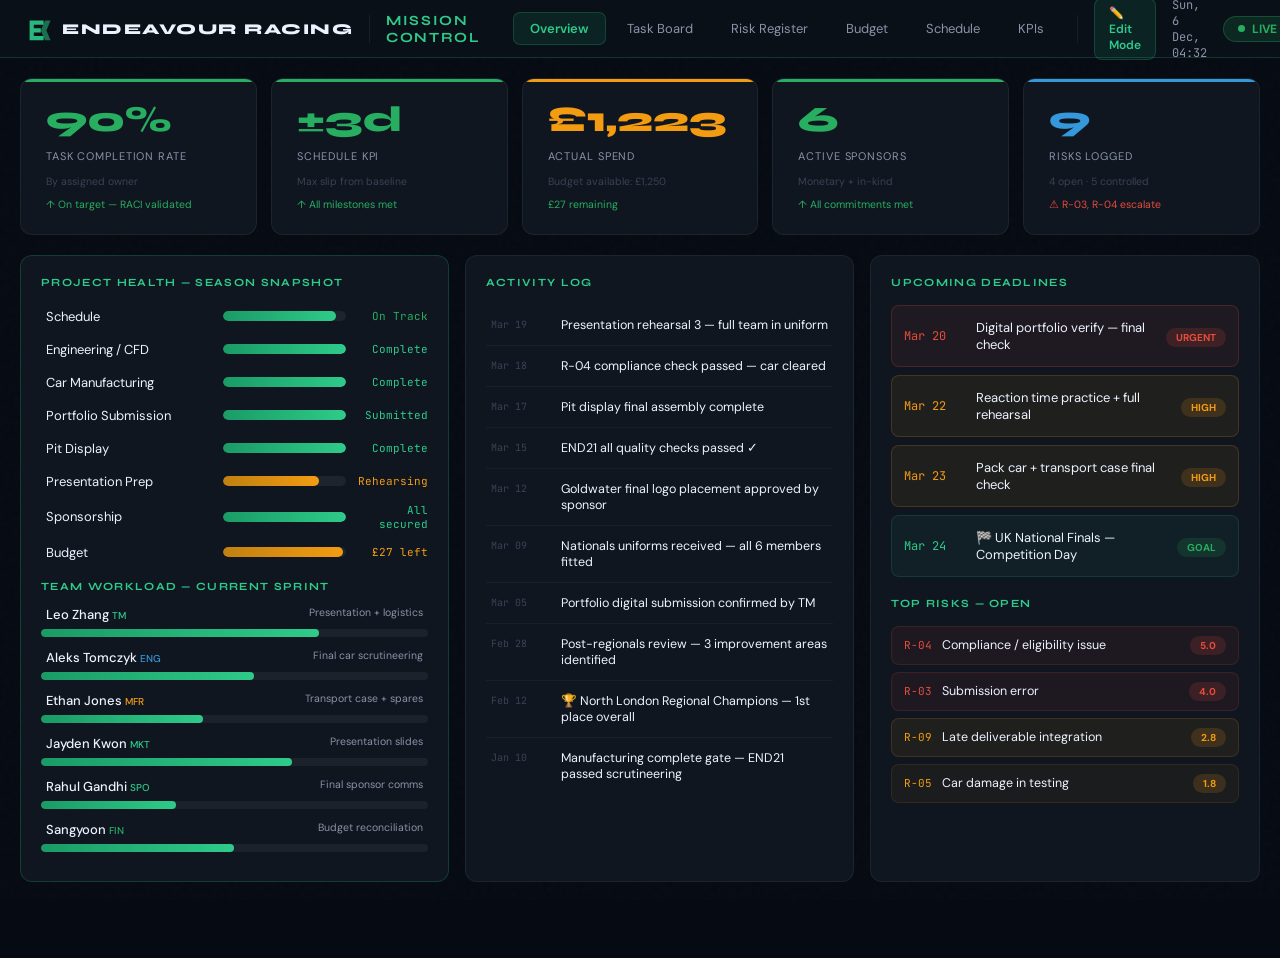
==== mission-control/index.html @ 83f18429 "merge: import EndeavourMissionControl into mission-control/ (history preserved) git-subtree-dir: mis" ====
<!DOCTYPE html>
<html lang="en">
<head>
<meta charset="UTF-8">
<meta name="viewport" content="width=device-width, initial-scale=1.0">
<meta name="description" content="Mission Control dashboard for Endeavour Racing — project management, task board, risk register, budget, and KPI tracking.">
<title>Mission Control — Endeavour Racing</title>
<link href="https://fonts.googleapis.com/css2?family=Syne:wght@400;600;700;800&family=JetBrains+Mono:wght@400;500;600&family=DM+Sans:wght@300;400;500&display=swap" rel="stylesheet">
<style>
  :root {
    --bg:#060a12;--bg2:#0a1018;--bg3:#0f1620;--bg4:#131e2a;
    --teal:#2ecb8a;--teal2:#1a9b66;--teal3:#0d6644;
    --dim:rgba(46,203,138,0.1);--glow:rgba(46,203,138,0.22);
    --border:rgba(46,203,138,0.2);--b2:rgba(255,255,255,0.06);
    --white:#edf2ff;--grey:#8a93a8;--grey2:#3a4255;
    --red:#e74c3c;--yellow:#f39c12;--green:#27ae60;--blue:#3498db;
    --mono:'JetBrains Mono',monospace;
    --edit-bg:rgba(46,203,138,0.06);
    --edit-border:rgba(46,203,138,0.25);
  }
  *{margin:0;padding:0;box-sizing:border-box}
  body{background:var(--bg);font-family:'DM Sans',sans-serif;color:var(--white);min-height:100vh;overflow-x:hidden}

  /* ── NOISE ── */
  body::before{content:'';position:fixed;inset:0;background:url("data:image/svg+xml,%3Csvg viewBox='0 0 200 200' xmlns='http://www.w3.org/2000/svg'%3E%3Cfilter id='n'%3E%3CfeTurbulence type='fractalNoise' baseFrequency='0.8' numOctaves='4'/%3E%3C/filter%3E%3Crect width='100%25' height='100%25' filter='url(%23n)' opacity='0.018'/%3E%3C/svg%3E");pointer-events:none;z-index:0}

  /* ── TOP BAR ── */
  .topbar{position:fixed;top:0;left:0;right:0;z-index:200;height:58px;background:var(--bg2);border-bottom:1px solid var(--border);display:flex;align-items:center;padding:0 24px;gap:16px}
  .logo{display:flex;align-items:center;gap:10px;font-family:'Syne',sans-serif;font-weight:800;font-size:15px;letter-spacing:.1em;color:var(--white);text-transform:uppercase;flex-shrink:0}
  .logo svg{width:28px;height:28px}
  .divider{width:1px;height:28px;background:var(--b2);flex-shrink:0}
  .mc-title{font-family:'Syne',sans-serif;font-size:14px;font-weight:700;color:var(--teal);letter-spacing:.12em;text-transform:uppercase}
  .spacer{flex:1}
  .live-badge{display:flex;align-items:center;gap:7px;background:rgba(39,174,96,0.15);border:1px solid rgba(39,174,96,0.3);border-radius:20px;padding:4px 14px;font-size:12px;font-weight:700;color:#27ae60}
  .live-dot{width:7px;height:7px;border-radius:50%;background:#27ae60;animation:pulse 1.4s infinite}
  @keyframes pulse{0%,100%{opacity:1;transform:scale(1)}50%{opacity:.5;transform:scale(1.3)}}
  .edit-toggle{display:flex;align-items:center;gap:8px;background:rgba(46,203,138,0.1);border:1px solid var(--border);border-radius:8px;padding:6px 14px;cursor:pointer;font-size:12px;font-weight:600;color:var(--teal);transition:all .2s}
  .edit-toggle:hover{background:rgba(46,203,138,0.2)}
  .edit-toggle.active{background:rgba(46,203,138,0.25);border-color:var(--teal)}
  .clock{font-family:var(--mono);font-size:12px;color:var(--grey)}

  /* tab nav */
  .tabs{display:flex;gap:4px}
  .tab{padding:7px 16px;border-radius:7px;border:1px solid transparent;background:none;color:var(--grey);font-family:'DM Sans',sans-serif;font-size:13px;cursor:pointer;transition:all .18s;white-space:nowrap}
  .tab.active{background:var(--dim);border-color:var(--border);color:var(--teal);font-weight:600}
  .tab:hover:not(.active){color:var(--white)}

  /* ── MAIN ── */
  .main{margin-top:58px;padding:20px;min-height:calc(100vh - 58px);position:relative;z-index:1}
  .panel{display:none}
  .panel.active{display:block}

  /* ── CARD ── */
  .card{background:var(--bg3);border:1px solid var(--b2);border-radius:12px;padding:20px}
  .card.hl{border-color:var(--border)}
  .card-title{font-family:'Syne',sans-serif;font-size:11px;font-weight:700;letter-spacing:.12em;text-transform:uppercase;color:var(--teal);margin-bottom:16px}

  /* ── EDITABLE FIELDS ── */
  .editable{outline:none;transition:background .15s,border-color .15s;border-radius:4px;padding:2px 4px;border:1px solid transparent}
  body.edit-mode .editable{background:var(--edit-bg);border-color:var(--edit-border);cursor:text}
  body.edit-mode .editable:focus{background:rgba(46,203,138,0.12);border-color:var(--teal);box-shadow:0 0 0 2px rgba(46,203,138,0.15)}
  .editable:empty:before{content:attr(data-placeholder);opacity:.35;pointer-events:none}

  /* ── KPI CARDS ── */
  .kpi-strip{display:grid;grid-template-columns:repeat(5,1fr);gap:14px;margin-bottom:20px}
  .kpi{background:var(--bg3);border:1px solid var(--b2);border-radius:12px;padding:20px;position:relative;overflow:hidden}
  .kpi::before{content:'';position:absolute;top:0;left:0;right:0;height:3px;background:var(--teal)}
  .kpi.warn::before{background:var(--yellow)}
  .kpi.alert::before{background:var(--red)}
  .kpi.ok::before{background:var(--green)}
  .kpi.blue::before{background:var(--blue)}
  .kpi-val{font-family:'Syne',sans-serif;font-size:clamp(28px,2.8vw,40px);font-weight:800;color:var(--teal);line-height:1}
  .kpi.warn .kpi-val{color:var(--yellow)}
  .kpi.alert .kpi-val{color:var(--red)}
  .kpi.ok .kpi-val{color:var(--green)}
  .kpi.blue .kpi-val{color:var(--blue)}
  .kpi-label{font-size:11px;color:var(--grey);text-transform:uppercase;letter-spacing:.08em;margin-top:5px}
  .kpi-sub{font-size:10.5px;color:var(--grey2);margin-top:6px}
  .kpi-trend{font-size:10.5px;margin-top:4px}
  .up{color:var(--green)}.down{color:var(--red)}

  /* ── OVERVIEW GRID ── */
  .ov-grid{display:grid;grid-template-columns:1.1fr 1fr 1fr;gap:16px}

  /* progress row */
  .prog-row{display:flex;align-items:center;gap:12px;margin-bottom:10px}
  .prog-label{font-size:13px;color:var(--white);width:170px;flex-shrink:0}
  .prog-track{flex:1;height:10px;background:rgba(255,255,255,0.06);border-radius:5px;overflow:hidden}
  .prog-fill{height:100%;border-radius:5px;background:linear-gradient(90deg,var(--teal2),var(--teal));transition:width .3s}
  .prog-fill.warn{background:linear-gradient(90deg,#c08010,var(--yellow))}
  .prog-fill.full{background:linear-gradient(90deg,var(--teal2),var(--teal))}
  .prog-val{font-family:var(--mono);font-size:11px;color:var(--teal);width:70px;text-align:right;flex-shrink:0}

  /* activity log */
  .log-entry{display:flex;gap:12px;padding:9px 0;border-bottom:1px solid rgba(255,255,255,0.04)}
  .log-entry:last-child{border-bottom:none}
  .log-date{font-family:var(--mono);font-size:10px;color:var(--grey2);width:58px;flex-shrink:0;margin-top:1px}
  .log-text{font-size:12.5px;color:var(--white)}

  /* workload */
  .wl-row{margin-bottom:9px}
  .wl-top{display:flex;justify-content:space-between;margin-bottom:3px}
  .wl-name{font-size:13px;color:var(--white);font-weight:500}
  .wl-task{font-size:10.5px;color:var(--grey)}
  .wl-bar{height:8px;background:rgba(255,255,255,0.05);border-radius:4px;overflow:hidden}
  .wl-fill{height:100%;border-radius:4px;background:linear-gradient(90deg,var(--teal2),var(--teal))}

  /* ── TASK BOARD ── */
  .task-board{display:grid;grid-template-columns:repeat(4,1fr);gap:14px}
  .col-head{display:flex;align-items:center;gap:9px;margin-bottom:12px}
  .col-dot{width:9px;height:9px;border-radius:50%;flex-shrink:0}
  .col-name{font-family:'Syne',sans-serif;font-size:11px;font-weight:700;letter-spacing:.1em;text-transform:uppercase;color:var(--grey)}
  .col-cnt{margin-left:auto;font-size:10px;color:var(--grey2);background:rgba(255,255,255,0.05);padding:2px 8px;border-radius:10px}
  .task-col{background:rgba(255,255,255,0.02);border-radius:10px;padding:14px}
  .task-card{background:var(--bg3);border:1px solid var(--b2);border-radius:8px;padding:12px 14px;margin-bottom:8px;transition:border-color .15s,transform .1s}
  .task-card:hover{border-color:var(--border);transform:translateY(-1px)}
  .task-card:last-child{margin-bottom:0}
  .task-title{font-size:13px;color:var(--white);font-weight:500;margin-bottom:7px;line-height:1.3}
  .task-meta{display:flex;align-items:center;gap:6px;flex-wrap:wrap}
  .t-tag{font-size:10px;padding:2px 8px;border-radius:20px;font-weight:600}
  .t-eng{background:rgba(52,152,219,0.15);color:#3498db}
  .t-ent{background:rgba(46,203,138,0.12);color:var(--teal)}
  .t-des{background:rgba(155,89,182,0.15);color:#9b59b6}
  .t-mfr{background:rgba(243,156,18,0.15);color:#f39c12}
  .t-pres{background:rgba(231,76,60,0.12);color:#e74c3c}
  .t-owner{font-size:10.5px;color:var(--teal)}
  .t-date{font-family:var(--mono);font-size:9.5px;color:var(--grey2)}
  .t-pri{width:7px;height:7px;border-radius:50%;margin-left:auto;flex-shrink:0}
  .p-h{background:var(--red)}.p-m{background:var(--yellow)}.p-l{background:var(--green)}

  /* add task btn */
  .add-task{display:none;width:100%;padding:9px;background:rgba(46,203,138,0.06);border:1px dashed rgba(46,203,138,0.3);border-radius:7px;color:rgba(46,203,138,0.6);font-size:12px;cursor:pointer;text-align:center;transition:all .15s;margin-top:6px}
  .add-task:hover{background:rgba(46,203,138,0.12);color:var(--teal)}
  body.edit-mode .add-task{display:block}
  body.edit-mode .task-card{cursor:pointer}
  body.edit-mode .task-card:hover::after{content:'✏️';position:absolute;top:8px;right:8px;font-size:11px}
  body.edit-mode .task-card{position:relative}

  /* ── RISK TABLE ── */
  .risk-tbl{width:100%;border-collapse:collapse;font-size:13px}
  .risk-tbl th{padding:10px 12px;text-align:left;font-family:'Syne',sans-serif;font-size:10px;letter-spacing:.1em;text-transform:uppercase;color:var(--grey);border-bottom:1px solid var(--border)}
  .risk-tbl td{padding:11px 12px;border-bottom:1px solid rgba(255,255,255,0.04);vertical-align:middle}
  .risk-tbl tr:last-child td{border-bottom:none}
  .risk-tbl tr:hover td{background:rgba(255,255,255,0.02)}
  .rpill{display:inline-flex;align-items:center;padding:3px 10px;border-radius:20px;font-size:11px;font-weight:700}
  .rh{background:rgba(231,76,60,0.15);color:var(--red)}
  .rm{background:rgba(243,156,18,0.15);color:var(--yellow)}
  .rl{background:rgba(39,174,96,0.15);color:var(--green)}
  .spill{font-size:10.5px;padding:3px 9px;border-radius:20px;font-weight:600}
  .sc{background:rgba(39,174,96,0.12);color:var(--green)}
  .sm{background:rgba(243,156,18,0.12);color:var(--yellow)}
  .so{background:rgba(231,76,60,0.12);color:var(--red)}
  .risk-tbl td.owner{font-size:12px;color:var(--white)}
  .risk-tbl td.desc{font-size:11.5px;color:var(--grey)}

  /* ── BUDGET ── */
  .budget-grid{display:grid;grid-template-columns:1fr 1fr;gap:16px}
  .bud-tbl{width:100%;border-collapse:collapse;font-size:13px}
  .bud-tbl th{padding:9px 10px;text-align:left;font-family:'Syne',sans-serif;font-size:10px;letter-spacing:.1em;text-transform:uppercase;color:var(--grey);border-bottom:1px solid var(--border)}
  .bud-tbl td{padding:10px 10px;border-bottom:1px solid rgba(255,255,255,0.04);color:var(--white)}
  .bud-tbl tr:last-child td{border-bottom:none}
  .bud-tbl tr:hover td{background:rgba(255,255,255,0.02)}
  .bud-tbl .mono{font-family:var(--mono);font-size:12px}
  .bar-t{height:9px;background:rgba(255,255,255,0.05);border-radius:4px;overflow:hidden;margin-top:5px}
  .bar-f{height:100%;border-radius:4px;background:linear-gradient(90deg,var(--teal2),var(--teal))}

  /* sponsor cards */
  .spon-grid{display:grid;grid-template-columns:1fr 1fr 1fr;gap:12px}
  .spon-card{background:rgba(255,255,255,0.04);border:1px solid var(--b2);border-radius:9px;padding:14px;display:flex;justify-content:space-between;align-items:flex-start}

  /* ── SCHEDULE ── */
  .sch-row{display:flex;align-items:center;gap:10px;margin-bottom:7px}
  .sch-label{font-size:12px;color:var(--grey);width:180px;flex-shrink:0;text-align:right}
  .sch-track{flex:1;height:16px;background:rgba(255,255,255,0.04);border-radius:5px;position:relative;overflow:visible}
  .sch-bar{height:100%;border-radius:5px;position:absolute;top:0;display:flex;align-items:center;padding:0 7px}
  .sch-bar-txt{font-size:9.5px;color:rgba(0,0,0,0.65);font-weight:700;white-space:nowrap;overflow:hidden}
  .sch-now{position:absolute;top:0;bottom:0;width:2px;background:rgba(231,76,60,0.8);z-index:10}
  .sch-now::before{content:'TODAY';position:absolute;top:-16px;left:3px;font-size:8px;color:var(--red);font-weight:700;font-family:var(--mono)}
  .ms-dot{position:absolute;top:50%;transform:translate(-50%,-50%);width:11px;height:11px;border-radius:50%;z-index:5;border:2px solid var(--bg)}
  .month-strip{display:flex;padding-left:190px;margin-bottom:6px;margin-top:2px}
  .m-lbl{flex:1;font-size:9.5px;color:var(--grey2);text-align:center}

  /* milestone row */
  .ms-strip{display:grid;grid-template-columns:repeat(5,1fr);gap:12px;margin-top:16px}
  .ms-card{text-align:center;padding:14px;background:var(--bg3);border:1px solid var(--b2);border-radius:10px;border-top:3px solid var(--teal)}
  .ms-card.done{border-top-color:var(--green)}
  .ms-card.now{border-top-color:var(--yellow);background:rgba(243,156,18,0.05)}
  .ms-label{font-size:9.5px;color:var(--teal);font-weight:700;letter-spacing:.1em;text-transform:uppercase}
  .ms-card.done .ms-label{color:var(--green)}
  .ms-card.now .ms-label{color:var(--yellow)}
  .ms-date{font-family:'Syne',sans-serif;font-size:18px;font-weight:800;color:var(--white);margin-top:4px}
  .ms-sub{font-size:10px;color:var(--grey);margin-top:3px}

  /* KPI detail */
  .kpi-det-grid{display:grid;grid-template-columns:1fr 1fr 1fr;gap:14px;margin-bottom:16px}
  .kpi-det{background:var(--bg3);border:1px solid var(--b2);border-radius:12px;padding:20px}

  /* SMART grid */
  .smart-grid{display:grid;grid-template-columns:repeat(5,1fr);gap:10px}
  .smart-card{text-align:center;padding:16px 10px;background:rgba(46,203,138,0.06);border-radius:9px;border:1px solid var(--border)}
  .smart-letter{font-family:'Syne',sans-serif;font-size:30px;font-weight:800;color:var(--teal)}

  /* scrollbar */
  ::-webkit-scrollbar{width:4px}
  ::-webkit-scrollbar-track{background:transparent}
  ::-webkit-scrollbar-thumb{background:var(--grey2);border-radius:2px}

  /* edit mode indicator */
  .edit-banner{display:none;position:fixed;bottom:0;left:0;right:0;z-index:300;background:rgba(46,203,138,0.18);border-top:1px solid var(--border);padding:10px 24px;font-size:12px;color:var(--teal);font-weight:600;text-align:center}
  body.edit-mode .edit-banner{display:block}

  /* modal */
  .modal-backdrop{display:none;position:fixed;inset:0;background:rgba(0,0,0,0.7);z-index:500;align-items:center;justify-content:center}
  .modal-backdrop.open{display:flex}
  .modal{background:var(--bg3);border:1px solid var(--border);border-radius:14px;padding:28px;width:500px;max-width:90vw}
  .modal h3{font-family:'Syne',sans-serif;font-size:18px;font-weight:800;margin-bottom:20px;color:var(--white)}
  .modal label{display:block;font-size:11px;color:var(--grey);text-transform:uppercase;letter-spacing:.1em;margin-bottom:5px;margin-top:14px}
  .modal input,.modal select,.modal textarea{width:100%;background:rgba(255,255,255,0.06);border:1px solid var(--b2);border-radius:7px;color:var(--white);padding:10px 12px;font-size:13px;font-family:'DM Sans',sans-serif;outline:none;transition:border-color .15s}
  .modal input:focus,.modal select:focus,.modal textarea:focus{border-color:var(--teal)}
  .modal select option{background:var(--bg3)}
  .modal-btns{display:flex;gap:10px;margin-top:22px;justify-content:flex-end}
  .btn{padding:9px 20px;border-radius:8px;font-size:13px;font-weight:600;cursor:pointer;border:none;transition:all .18s}
  .btn-teal{background:rgba(46,203,138,0.2);border:1px solid var(--border);color:var(--teal)}
  .btn-teal:hover{background:rgba(46,203,138,0.35)}
  .btn-grey{background:rgba(255,255,255,0.06);border:1px solid var(--b2);color:var(--grey)}
  .btn-grey:hover{color:var(--white)}
  .btn-red{background:rgba(231,76,60,0.12);border:1px solid rgba(231,76,60,0.25);color:var(--red)}
  .btn-red:hover{background:rgba(231,76,60,0.25)}

  @keyframes fadeIn{from{opacity:0;transform:translateY(8px)}to{opacity:1;transform:translateY(0)}}
  .panel.active{animation:fadeIn .22s ease}
</style>
</head>
<body>

<!-- ── TOP BAR ── -->
<div class="topbar">
  <div class="logo">
    <svg viewBox="0 0 40 40" fill="none"><path d="M8 8 L28 8 L28 14 L14 14 L14 19 L24 19 L24 25 L14 25 L14 30 L28 30 L28 36 L8 36 Z" fill="#2ecb8a" opacity=".9"/><path d="M30 8 L38 8 L32 22 L38 36 L30 36 L24 22 Z" fill="#2ecb8a" opacity=".5"/></svg>
    Endeavour Racing
  </div>
  <div class="divider"></div>
  <div class="mc-title">Mission Control</div>
  <div class="spacer"></div>
  <div class="tabs">
    <button class="tab active" onclick="showPanel('overview',this)">Overview</button>
    <button class="tab" onclick="showPanel('tasks',this)">Task Board</button>
    <button class="tab" onclick="showPanel('risks',this)">Risk Register</button>
    <button class="tab" onclick="showPanel('budget',this)">Budget</button>
    <button class="tab" onclick="showPanel('schedule',this)">Schedule</button>
    <button class="tab" onclick="showPanel('kpis',this)">KPIs</button>
  </div>
  <div class="divider"></div>
  <div class="edit-toggle" id="editToggle" onclick="toggleEdit()">✏️ Edit Mode</div>
  <div class="clock" id="clock">—</div>
  <div class="live-badge"><div class="live-dot"></div> LIVE</div>
</div>

<!-- ── MAIN ── -->
<div class="main">

<!-- ═══ OVERVIEW ═══ -->
<div class="panel active" id="panel-overview">

  <!-- KPI strip -->
  <div class="kpi-strip">
    <div class="kpi ok">
      <div class="kpi-val editable" contenteditable="false" data-placeholder="90%">90%</div>
      <div class="kpi-label editable" contenteditable="false" data-placeholder="KPI name">Task Completion Rate</div>
      <div class="kpi-sub editable" contenteditable="false" data-placeholder="sub-detail">By assigned owner</div>
      <div class="kpi-trend up editable" contenteditable="false">↑ On target — RACI validated</div>
    </div>
    <div class="kpi ok">
      <div class="kpi-val editable" contenteditable="false" data-placeholder="±3d">±3d</div>
      <div class="kpi-label editable" contenteditable="false">Schedule KPI</div>
      <div class="kpi-sub editable" contenteditable="false">Max slip from baseline</div>
      <div class="kpi-trend up editable" contenteditable="false">↑ All milestones met</div>
    </div>
    <div class="kpi warn">
      <div class="kpi-val editable" contenteditable="false">£1,223</div>
      <div class="kpi-label editable" contenteditable="false">Actual Spend</div>
      <div class="kpi-sub editable" contenteditable="false">Budget available: £1,250</div>
      <div class="kpi-trend up editable" contenteditable="false">£27 remaining</div>
    </div>
    <div class="kpi ok">
      <div class="kpi-val editable" contenteditable="false">6</div>
      <div class="kpi-label editable" contenteditable="false">Active Sponsors</div>
      <div class="kpi-sub editable" contenteditable="false">Monetary + in-kind</div>
      <div class="kpi-trend up editable" contenteditable="false">↑ All commitments met</div>
    </div>
    <div class="kpi blue">
      <div class="kpi-val editable" contenteditable="false">9</div>
      <div class="kpi-label editable" contenteditable="false">Risks Logged</div>
      <div class="kpi-sub editable" contenteditable="false">4 open · 5 controlled</div>
      <div class="kpi-trend down editable" contenteditable="false">⚠ R-03, R-04 escalate</div>
    </div>
  </div>

  <div class="ov-grid">

    <!-- Project health -->
    <div class="card hl">
      <div class="card-title">Project Health — Season Snapshot</div>
      <div class="prog-row"><div class="prog-label editable" contenteditable="false">Schedule</div><div class="prog-track"><div class="prog-fill" style="width:92%"></div></div><div class="prog-val" style="color:var(--green)">On Track</div></div>
      <div class="prog-row"><div class="prog-label editable" contenteditable="false">Engineering / CFD</div><div class="prog-track"><div class="prog-fill" style="width:100%"></div></div><div class="prog-val">Complete</div></div>
      <div class="prog-row"><div class="prog-label editable" contenteditable="false">Car Manufacturing</div><div class="prog-track"><div class="prog-fill" style="width:100%"></div></div><div class="prog-val">Complete</div></div>
      <div class="prog-row"><div class="prog-label editable" contenteditable="false">Portfolio Submission</div><div class="prog-track"><div class="prog-fill" style="width:100%"></div></div><div class="prog-val">Submitted</div></div>
      <div class="prog-row"><div class="prog-label editable" contenteditable="false">Pit Display</div><div class="prog-track"><div class="prog-fill" style="width:100%"></div></div><div class="prog-val">Complete</div></div>
      <div class="prog-row"><div class="prog-label editable" contenteditable="false">Presentation Prep</div><div class="prog-track"><div class="prog-fill warn" style="width:78%"></div></div><div class="prog-val" style="color:var(--yellow)">Rehearsing</div></div>
      <div class="prog-row"><div class="prog-label editable" contenteditable="false">Sponsorship</div><div class="prog-track"><div class="prog-fill" style="width:100%"></div></div><div class="prog-val">All secured</div></div>
      <div class="prog-row"><div class="prog-label editable" contenteditable="false">Budget</div><div class="prog-track"><div class="prog-fill warn" style="width:97.8%"></div></div><div class="prog-val" style="color:var(--yellow)">£27 left</div></div>
      <div style="margin-top:16px">
        <div class="card-title" style="margin-bottom:10px">Team Workload — Current Sprint</div>
        <div class="wl-row"><div class="wl-top"><span class="wl-name editable" contenteditable="false">Leo Zhang <span style="font-size:10px;color:var(--teal)">TM</span></span><span class="wl-task editable" contenteditable="false">Presentation + logistics</span></div><div class="wl-bar"><div class="wl-fill" style="width:72%"></div></div></div>
        <div class="wl-row"><div class="wl-top"><span class="wl-name editable" contenteditable="false">Aleks Tomczyk <span style="font-size:10px;color:var(--blue)">ENG</span></span><span class="wl-task editable" contenteditable="false">Final car scrutineering</span></div><div class="wl-bar"><div class="wl-fill" style="width:55%"></div></div></div>
        <div class="wl-row"><div class="wl-top"><span class="wl-name editable" contenteditable="false">Ethan Jones <span style="font-size:10px;color:var(--yellow)">MFR</span></span><span class="wl-task editable" contenteditable="false">Transport case + spares</span></div><div class="wl-bar"><div class="wl-fill" style="width:42%"></div></div></div>
        <div class="wl-row"><div class="wl-top"><span class="wl-name editable" contenteditable="false">Jayden Kwon <span style="font-size:10px;color:var(--teal)">MKT</span></span><span class="wl-task editable" contenteditable="false">Presentation slides</span></div><div class="wl-bar"><div class="wl-fill" style="width:65%"></div></div></div>
        <div class="wl-row"><div class="wl-top"><span class="wl-name editable" contenteditable="false">Rahul Gandhi <span style="font-size:10px;color:var(--teal)">SPO</span></span><span class="wl-task editable" contenteditable="false">Final sponsor comms</span></div><div class="wl-bar"><div class="wl-fill" style="width:35%"></div></div></div>
        <div class="wl-row"><div class="wl-top"><span class="wl-name editable" contenteditable="false">Sangyoon <span style="font-size:10px;color:var(--green)">FIN</span></span><span class="wl-task editable" contenteditable="false">Budget reconciliation</span></div><div class="wl-bar"><div class="wl-fill" style="width:50%"></div></div></div>
      </div>
    </div>

    <!-- Activity Log -->
    <div class="card">
      <div style="display:flex;align-items:center;justify-content:space-between;margin-bottom:16px">
        <div class="card-title" style="margin-bottom:0">Activity Log</div>
        <button class="btn btn-teal" onclick="addLogEntry()" id="addLogBtn" style="display:none;padding:5px 12px;font-size:11px">+ Add Entry</button>
      </div>
      <div id="logEntries">
        <div class="log-entry"><div class="log-date editable" contenteditable="false">Mar 19</div><div class="log-text editable" contenteditable="false">Presentation rehearsal 3 — full team in uniform</div></div>
        <div class="log-entry"><div class="log-date editable" contenteditable="false">Mar 18</div><div class="log-text editable" contenteditable="false">R-04 compliance check passed — car cleared</div></div>
        <div class="log-entry"><div class="log-date editable" contenteditable="false">Mar 17</div><div class="log-text editable" contenteditable="false">Pit display final assembly complete</div></div>
        <div class="log-entry"><div class="log-date editable" contenteditable="false">Mar 15</div><div class="log-text editable" contenteditable="false">END21 all quality checks passed ✓</div></div>
        <div class="log-entry"><div class="log-date editable" contenteditable="false">Mar 12</div><div class="log-text editable" contenteditable="false">Goldwater final logo placement approved by sponsor</div></div>
        <div class="log-entry"><div class="log-date editable" contenteditable="false">Mar 09</div><div class="log-text editable" contenteditable="false">Nationals uniforms received — all 6 members fitted</div></div>
        <div class="log-entry"><div class="log-date editable" contenteditable="false">Mar 05</div><div class="log-text editable" contenteditable="false">Portfolio digital submission confirmed by TM</div></div>
        <div class="log-entry"><div class="log-date editable" contenteditable="false">Feb 28</div><div class="log-text editable" contenteditable="false">Post-regionals review — 3 improvement areas identified</div></div>
        <div class="log-entry"><div class="log-date editable" contenteditable="false">Feb 12</div><div class="log-text editable" contenteditable="false">🏆 North London Regional Champions — 1st place overall</div></div>
        <div class="log-entry"><div class="log-date editable" contenteditable="false">Jan 10</div><div class="log-text editable" contenteditable="false">Manufacturing complete gate — END21 passed scrutineering</div></div>
      </div>
    </div>

    <!-- Upcoming + Recent risks -->
    <div class="card">
      <div class="card-title">Upcoming Deadlines</div>
      <div style="display:flex;flex-direction:column;gap:8px;margin-bottom:20px" id="deadlines">
        <div style="display:flex;align-items:center;gap:12px;padding:10px 12px;background:rgba(231,76,60,0.08);border:1px solid rgba(231,76,60,0.2);border-radius:8px">
          <div style="font-family:var(--mono);font-size:12px;color:var(--red);width:55px;flex-shrink:0">Mar 20</div>
          <div class="editable" contenteditable="false" style="font-size:13px;color:var(--white)">Digital portfolio verify — final check</div>
          <div style="margin-left:auto;flex-shrink:0"><span class="rpill rh" style="font-size:10px">URGENT</span></div>
        </div>
        <div style="display:flex;align-items:center;gap:12px;padding:10px 12px;background:rgba(243,156,18,0.07);border:1px solid rgba(243,156,18,0.18);border-radius:8px">
          <div style="font-family:var(--mono);font-size:12px;color:var(--yellow);width:55px;flex-shrink:0">Mar 22</div>
          <div class="editable" contenteditable="false" style="font-size:13px;color:var(--white)">Reaction time practice + full rehearsal</div>
          <div style="margin-left:auto;flex-shrink:0"><span class="rpill rm" style="font-size:10px">HIGH</span></div>
        </div>
        <div style="display:flex;align-items:center;gap:12px;padding:10px 12px;background:rgba(243,156,18,0.07);border:1px solid rgba(243,156,18,0.18);border-radius:8px">
          <div style="font-family:var(--mono);font-size:12px;color:var(--yellow);width:55px;flex-shrink:0">Mar 23</div>
          <div class="editable" contenteditable="false" style="font-size:13px;color:var(--white)">Pack car + transport case final check</div>
          <div style="margin-left:auto;flex-shrink:0"><span class="rpill rm" style="font-size:10px">HIGH</span></div>
        </div>
        <div style="display:flex;align-items:center;gap:12px;padding:10px 12px;background:rgba(46,203,138,0.06);border:1px solid rgba(46,203,138,0.15);border-radius:8px">
          <div style="font-family:var(--mono);font-size:12px;color:var(--teal);width:55px;flex-shrink:0">Mar 24</div>
          <div class="editable" contenteditable="false" style="font-size:13px;color:var(--white)">🏁 UK National Finals — Competition Day</div>
          <div style="margin-left:auto;flex-shrink:0"><span class="rpill rl" style="font-size:10px">GOAL</span></div>
        </div>
      </div>
      <div class="card-title">Top Risks — Open</div>
      <div style="display:flex;flex-direction:column;gap:7px">
        <div style="display:flex;align-items:center;gap:10px;padding:9px 12px;background:rgba(231,76,60,0.07);border:1px solid rgba(231,76,60,0.15);border-radius:8px"><span style="font-family:var(--mono);font-size:11px;color:var(--red)">R-04</span><span style="font-size:12.5px;color:var(--white)">Compliance / eligibility issue</span><span class="rpill rh" style="margin-left:auto;font-size:10px">5.0</span></div>
        <div style="display:flex;align-items:center;gap:10px;padding:9px 12px;background:rgba(231,76,60,0.07);border:1px solid rgba(231,76,60,0.15);border-radius:8px"><span style="font-family:var(--mono);font-size:11px;color:var(--red)">R-03</span><span style="font-size:12.5px;color:var(--white)">Submission error</span><span class="rpill rh" style="margin-left:auto;font-size:10px">4.0</span></div>
        <div style="display:flex;align-items:center;gap:10px;padding:9px 12px;background:rgba(243,156,18,0.07);border:1px solid rgba(243,156,18,0.15);border-radius:8px"><span style="font-family:var(--mono);font-size:11px;color:var(--yellow)">R-09</span><span style="font-size:12.5px;color:var(--white)">Late deliverable integration</span><span class="rpill rm" style="margin-left:auto;font-size:10px">2.8</span></div>
        <div style="display:flex;align-items:center;gap:10px;padding:9px 12px;background:rgba(243,156,18,0.05);border:1px solid rgba(243,156,18,0.1);border-radius:8px"><span style="font-family:var(--mono);font-size:11px;color:var(--yellow)">R-05</span><span style="font-size:12.5px;color:var(--white)">Car damage in testing</span><span class="rpill rm" style="margin-left:auto;font-size:10px">1.8</span></div>
      </div>
    </div>
  </div>
</div>

<!-- ═══ TASK BOARD ═══ -->
<div class="panel" id="panel-tasks">
  <div style="display:flex;align-items:center;justify-content:space-between;margin-bottom:16px">
    <div style="font-family:'Syne',sans-serif;font-size:18px;font-weight:800;color:var(--white)">Task Board — Nationals Sprint</div>
    <button class="btn btn-teal" onclick="openTaskModal()" id="addTaskBtn" style="display:none">+ Add Task</button>
  </div>
  <div class="task-board" id="taskBoard">
    <div class="task-col" id="col-open">
      <div class="col-head"><div class="col-dot" style="background:var(--grey2)"></div><div class="col-name">Open</div><div class="col-cnt" id="cnt-open">3</div></div>
      <div class="task-card" onclick="editTask(this)"><div class="task-title editable" contenteditable="false">Reaction time practice session</div><div class="task-meta"><span class="t-tag t-eng">Racing</span><span class="t-owner editable" contenteditable="false">All</span><span class="t-date editable" contenteditable="false">Mar 22</span><div class="t-pri p-h"></div></div></div>
      <div class="task-card" onclick="editTask(this)"><div class="task-title editable" contenteditable="false">Uniform ironing + pack for nationals</div><div class="task-meta"><span class="t-tag t-ent">Enterprise</span><span class="t-owner editable" contenteditable="false">Leo</span><span class="t-date editable" contenteditable="false">Mar 23</span><div class="t-pri p-m"></div></div></div>
      <div class="task-card" onclick="editTask(this)"><div class="task-title editable" contenteditable="false">Judges Q&A preparation — all sections</div><div class="task-meta"><span class="t-tag t-pres">Presentation</span><span class="t-owner editable" contenteditable="false">All</span><span class="t-date editable" contenteditable="false">Mar 23</span><div class="t-pri p-h"></div></div></div>
      <button class="add-task" onclick="addTask('open')">+ Add task</button>
    </div>
    <div class="task-col" id="col-progress">
      <div class="col-head"><div class="col-dot" style="background:var(--yellow)"></div><div class="col-name">In Progress</div><div class="col-cnt" id="cnt-progress">5</div></div>
      <div class="task-card" onclick="editTask(this)" style="border-color:rgba(243,156,18,0.25)"><div class="task-title editable" contenteditable="false">Presentation full-team rehearsal × 3</div><div class="task-meta"><span class="t-tag t-pres">Presentation</span><span class="t-owner editable" contenteditable="false">All</span><span class="t-date editable" contenteditable="false">Mar 22</span><div class="t-pri p-h"></div></div></div>
      <div class="task-card" onclick="editTask(this)" style="border-color:rgba(243,156,18,0.25)"><div class="task-title editable" contenteditable="false">Car transport case prep + foam insert</div><div class="task-meta"><span class="t-tag t-mfr">Manufacturing</span><span class="t-owner editable" contenteditable="false">Ethan</span><span class="t-date editable" contenteditable="false">Mar 22</span><div class="t-pri p-h"></div></div></div>
      <div class="task-card" onclick="editTask(this)" style="border-color:rgba(243,156,18,0.25)"><div class="task-title editable" contenteditable="false">Pit display final assembly + photos</div><div class="task-meta"><span class="t-tag t-des">Design</span><span class="t-owner editable" contenteditable="false">Jayden</span><span class="t-date editable" contenteditable="false">Mar 21</span><div class="t-pri p-m"></div></div></div>
      <div class="task-card" onclick="editTask(this)" style="border-color:rgba(243,156,18,0.25)"><div class="task-title editable" contenteditable="false">Final sponsor assets signed off</div><div class="task-meta"><span class="t-tag t-ent">Enterprise</span><span class="t-owner editable" contenteditable="false">Rahul</span><span class="t-date editable" contenteditable="false">Mar 20</span><div class="t-pri p-l"></div></div></div>
      <div class="task-card" onclick="editTask(this)" style="border-color:rgba(243,156,18,0.25)"><div class="task-title editable" contenteditable="false">Budget final reconciliation</div><div class="task-meta"><span class="t-tag t-ent">Finance</span><span class="t-owner editable" contenteditable="false">Sangyoon</span><span class="t-date editable" contenteditable="false">Mar 20</span><div class="t-pri p-l"></div></div></div>
      <button class="add-task" onclick="addTask('progress')">+ Add task</button>
    </div>
    <div class="task-col" id="col-review">
      <div class="col-head"><div class="col-dot" style="background:var(--blue)"></div><div class="col-name">Review</div><div class="col-cnt" id="cnt-review">2</div></div>
      <div class="task-card" onclick="editTask(this)" style="border-color:rgba(52,152,219,0.25)"><div class="task-title editable" contenteditable="false">END21 scrutineering checklist — all dimensions</div><div class="task-meta"><span class="t-tag t-eng">Engineering</span><span class="t-owner editable" contenteditable="false">Aleks</span><span class="t-date editable" contenteditable="false">Mar 20</span><div class="t-pri p-h"></div></div></div>
      <div class="task-card" onclick="editTask(this)" style="border-color:rgba(52,152,219,0.25)"><div class="task-title editable" contenteditable="false">Digital portfolio submission verify</div><div class="task-meta"><span class="t-tag t-ent">Enterprise</span><span class="t-owner editable" contenteditable="false">Leo</span><span class="t-date editable" contenteditable="false">Mar 19</span><div class="t-pri p-h"></div></div></div>
      <button class="add-task" onclick="addTask('review')">+ Add task</button>
    </div>
    <div class="task-col" id="col-done">
      <div class="col-head"><div class="col-dot" style="background:var(--green)"></div><div class="col-name">Done</div><div class="col-cnt" id="cnt-done">14</div></div>
      <div class="task-card" onclick="editTask(this)" style="opacity:.6"><div class="task-title editable" contenteditable="false">Portfolio print + bind — both copies</div><div class="task-meta"><span class="t-tag t-ent">Enterprise</span><span class="t-owner editable" contenteditable="false">Leo</span></div></div>
      <div class="task-card" onclick="editTask(this)" style="opacity:.6"><div class="task-title editable" contenteditable="false">END21 CNC car body complete</div><div class="task-meta"><span class="t-tag t-mfr">MFR</span><span class="t-owner editable" contenteditable="false">Ethan</span></div></div>
      <div class="task-card" onclick="editTask(this)" style="opacity:.6"><div class="task-title editable" contenteditable="false">CFD END21 analysis — 21 iterations</div><div class="task-meta"><span class="t-tag t-eng">Eng</span><span class="t-owner editable" contenteditable="false">Aleks</span></div></div>
      <div class="task-card" onclick="editTask(this)" style="opacity:.6"><div class="task-title editable" contenteditable="false">Goldwater logo placement approved</div><div class="task-meta"><span class="t-tag t-ent">Sponsor</span><span class="t-owner editable" contenteditable="false">Rahul</span></div></div>
      <div class="task-card" onclick="editTask(this)" style="opacity:.6"><div class="task-title editable" contenteditable="false">Nylon-12 SLS wings received + fitted</div><div class="task-meta"><span class="t-tag t-mfr">MFR</span><span class="t-owner editable" contenteditable="false">Ethan</span></div></div>
      <div class="task-card" onclick="editTask(this)" style="opacity:.6"><div class="task-title editable" contenteditable="false">Regional competition — 1st place 🏆</div><div class="task-meta"><span class="t-tag t-eng">Racing</span><span class="t-owner editable" contenteditable="false">All</span></div></div>
      <div class="task-card" onclick="editTask(this)" style="opacity:.6"><div class="task-title editable" contenteditable="false">3DPrintUK wings ordered + delivered</div><div class="task-meta"><span class="t-tag t-mfr">MFR</span><span class="t-owner editable" contenteditable="false">Ethan</span></div></div>
      <button class="add-task" onclick="addTask('done')">+ Add task</button>
    </div>
  </div>
</div>

<!-- ═══ RISK REGISTER ═══ -->
<div class="panel" id="panel-risks">
  <div style="display:flex;align-items:center;justify-content:space-between;margin-bottom:16px">
    <div style="font-family:'Syne',sans-serif;font-size:18px;font-weight:800;color:var(--white)">Risk Register — Live Control System</div>
    <div style="display:flex;gap:8px;align-items:center">
      <span style="font-size:12px;color:var(--grey)">Escalate threshold: ≥3.1 · Updated weekly + at gates</span>
      <button class="btn btn-teal" onclick="openRiskModal()" id="addRiskBtn" style="display:none">+ Add Risk</button>
    </div>
  </div>
  <div class="card" style="padding:0;overflow:hidden">
    <table class="risk-tbl">
      <thead><tr><th style="width:60px">ID</th><th style="width:220px">Risk</th><th style="width:90px">Threat</th><th style="width:100px">Priority</th><th>Trigger</th><th>Control Action</th><th style="width:130px">Owner</th><th style="width:110px">Status</th></tr></thead>
      <tbody id="riskTable">
        <tr><td style="font-family:var(--mono);color:var(--teal);font-size:12px" class="editable" contenteditable="false">R-01</td><td class="editable" contenteditable="false" style="font-weight:500">Manufacturing delay</td><td><span class="rpill rh">3.2 HIGH</span></td><td style="color:var(--red);font-size:12px;font-weight:700">ESCALATE</td><td class="desc editable" contenteditable="false">No supplier confirm by agreed date</td><td class="desc editable" contenteditable="false">Switch backup supplier; simplify part if needed</td><td class="owner editable" contenteditable="false">Head of Eng</td><td><span class="spill sc">Controlled</span></td></tr>
        <tr><td style="font-family:var(--mono);color:var(--teal);font-size:12px" class="editable" contenteditable="false">R-02</td><td class="editable" contenteditable="false" style="font-weight:500">Manufacturing tolerance error</td><td><span class="rpill rm">3.0 MED</span></td><td style="color:var(--yellow);font-size:12px;font-weight:700">MITIGATE</td><td class="desc editable" contenteditable="false">Part fails inspection check</td><td class="desc editable" contenteditable="false">Reprint/remachine with verified settings; tighten checks</td><td class="owner editable" contenteditable="false">Head of Eng</td><td><span class="spill sm">Monitored</span></td></tr>
        <tr><td style="font-family:var(--mono);color:var(--teal);font-size:12px" class="editable" contenteditable="false">R-03</td><td class="editable" contenteditable="false" style="font-weight:500">Submission error</td><td><span class="rpill rh">4.0 HIGH</span></td><td style="color:var(--red);font-size:12px;font-weight:700">ESCALATE</td><td class="desc editable" contenteditable="false">File rejected or missing requirement</td><td class="desc editable" contenteditable="false">Correct and resubmit same day via checklist</td><td class="owner editable" contenteditable="false">Team Manager</td><td><span class="spill sm">Monitored</span></td></tr>
        <tr><td style="font-family:var(--mono);color:var(--teal);font-size:12px" class="editable" contenteditable="false">R-04</td><td class="editable" contenteditable="false" style="font-weight:500">Compliance / eligibility issue</td><td><span class="rpill rh">5.0 HIGH</span></td><td style="color:var(--red);font-size:12px;font-weight:700">ESCALATE</td><td class="desc editable" contenteditable="false">Rule ambiguity or non-compliant feature flagged</td><td class="desc editable" contenteditable="false">Freeze change; verify against regs; compliant alternative</td><td class="owner editable" contenteditable="false">Team Manager</td><td><span class="spill so">Open</span></td></tr>
        <tr><td style="font-family:var(--mono);color:var(--teal);font-size:12px" class="editable" contenteditable="false">R-05</td><td class="editable" contenteditable="false" style="font-weight:500">Car damage in testing</td><td><span class="rpill rm">1.8 MED</span></td><td style="color:var(--yellow);font-size:12px;font-weight:600">MITIGATE</td><td class="desc editable" contenteditable="false">Structural crack or repeated run failures</td><td class="desc editable" contenteditable="false">Spare parts ready; reinforce weak point; limit high-risk tests</td><td class="owner editable" contenteditable="false">Head of Mfr</td><td><span class="spill so">Open</span></td></tr>
        <tr><td style="font-family:var(--mono);color:var(--teal);font-size:12px" class="editable" contenteditable="false">R-06</td><td class="editable" contenteditable="false" style="font-weight:500">Car damage in transit</td><td><span class="rpill rm">2.4 MED</span></td><td style="color:var(--grey);font-size:12px;font-weight:600">MITIGATE</td><td class="desc editable" contenteditable="false">Packaging check fails / transit warning</td><td class="desc editable" contenteditable="false">Hard case with foam; carry critical parts separately</td><td class="owner editable" contenteditable="false">Head of Mfr</td><td><span class="spill sc">Controlled</span></td></tr>
        <tr><td style="font-family:var(--mono);color:var(--teal);font-size:12px" class="editable" contenteditable="false">R-07</td><td class="editable" contenteditable="false" style="font-weight:500">Sponsor cash delay</td><td><span class="rpill rm">2.0 MED</span></td><td style="color:var(--grey);font-size:12px;font-weight:600">MITIGATE</td><td class="desc editable" contenteditable="false">Funds not received by planned spend date</td><td class="desc editable" contenteditable="false">Rephase spend; prioritise essentials; activate in-kind options</td><td class="owner editable" contenteditable="false">Head of Spo</td><td><span class="spill sc">Controlled</span></td></tr>
        <tr><td style="font-family:var(--mono);color:var(--teal);font-size:12px" class="editable" contenteditable="false">R-08</td><td class="editable" contenteditable="false" style="font-weight:500">Key member unavailability</td><td><span class="rpill rm">1.6 MED</span></td><td style="color:var(--yellow);font-size:12px;font-weight:600">MITIGATE</td><td class="desc editable" contenteditable="false">Missed handover / absence during critical week</td><td class="desc editable" contenteditable="false">Task reallocation; backup owner assigned in advance</td><td class="owner editable" contenteditable="false">Team Manager</td><td><span class="spill sm">Monitored</span></td></tr>
        <tr><td style="font-family:var(--mono);color:var(--teal);font-size:12px" class="editable" contenteditable="false">R-09</td><td class="editable" contenteditable="false" style="font-weight:500">Late deliverable integration</td><td><span class="rpill rm">2.8 MED</span></td><td style="color:var(--grey);font-size:12px;font-weight:600">MITIGATE</td><td class="desc editable" contenteditable="false">Milestone missed at weekly review</td><td class="desc editable" contenteditable="false">Re-plan sprint; reduce scope; assign extra support resource</td><td class="owner editable" contenteditable="false">Head of Fin</td><td><span class="spill so">Open</span></td></tr>
      </tbody>
    </table>
  </div>
  <div style="display:grid;grid-template-columns:repeat(3,1fr);gap:12px;margin-top:16px">
    <div style="background:rgba(231,76,60,0.08);border:1px solid rgba(231,76,60,0.2);border-radius:10px;padding:16px"><div style="font-family:'Syne',sans-serif;font-size:11px;font-weight:700;color:var(--red);letter-spacing:.1em;text-transform:uppercase;margin-bottom:6px">HIGH ≥3.1 — Escalate</div><div style="font-size:12.5px;color:var(--grey)">Immediate control action. Owner + deadline set. Progress tracked closely. Current: R-01, R-03, R-04</div></div>
    <div style="background:rgba(243,156,18,0.07);border:1px solid rgba(243,156,18,0.18);border-radius:10px;padding:16px"><div style="font-family:'Syne',sans-serif;font-size:11px;font-weight:700;color:var(--yellow);letter-spacing:.1em;text-transform:uppercase;margin-bottom:6px">MED 1.3–3.0 — Mitigate</div><div style="font-size:12.5px;color:var(--grey)">Named owner assigned. Reviewed routinely through build cycle. Current: R-02, R-05, R-06, R-07, R-08, R-09</div></div>
    <div style="background:rgba(39,174,96,0.07);border:1px solid rgba(39,174,96,0.18);border-radius:10px;padding:16px"><div style="font-family:'Syne',sans-serif;font-size:11px;font-weight:700;color:var(--green);letter-spacing:.1em;text-transform:uppercase;margin-bottom:6px">LOW &lt;1.3 — Monitor</div><div style="font-size:12.5px;color:var(--grey)">Low priority. Monitored and reviewed at key milestones only. None currently active.</div></div>
  </div>
</div>

<!-- ═══ BUDGET ═══ -->
<div class="panel" id="panel-budget">
  <div style="display:flex;align-items:center;justify-content:space-between;margin-bottom:16px">
    <div style="font-family:'Syne',sans-serif;font-size:18px;font-weight:800;color:var(--white)">Budget &amp; Sponsorship</div>
    <div style="font-size:12px;color:var(--grey)">Phase-based release · PERT 3-point estimates · evidence-led updates</div>
  </div>
  <div style="display:grid;grid-template-columns:1.1fr 1fr 1fr;gap:16px">
    <div class="card" style="padding:0;overflow:hidden">
      <table class="bud-tbl">
        <thead><tr><th>Item</th><th>WBS Branch</th><th>Budgeted</th><th>Actual</th><th>Δ</th></tr></thead>
        <tbody id="budgetTable">
          <tr><td class="editable" contenteditable="false">Pit display + build</td><td style="font-size:11px;color:var(--grey)" class="editable" contenteditable="false">Presentation</td><td class="mono editable" contenteditable="false">£248.00</td><td class="mono editable" contenteditable="false" style="color:var(--green)">£231.67</td><td class="mono" style="color:var(--green)">-£16.33</td></tr>
          <tr><td class="editable" contenteditable="false">Uniforms (total)</td><td style="font-size:11px;color:var(--grey)" class="editable" contenteditable="false">Presentation</td><td class="mono editable" contenteditable="false">£578.67</td><td class="mono editable" contenteditable="false" style="color:var(--yellow)">£578.67</td><td class="mono" style="color:var(--grey)">£0</td></tr>
          <tr><td class="editable" contenteditable="false">Spray painting</td><td style="font-size:11px;color:var(--grey)" class="editable" contenteditable="false">Engineering</td><td class="mono editable" contenteditable="false">£10.67</td><td class="mono editable" contenteditable="false" style="color:var(--green)">£6.00</td><td class="mono" style="color:var(--green)">-£4.67</td></tr>
          <tr><td class="editable" contenteditable="false">Software licensing</td><td style="font-size:11px;color:var(--grey)" class="editable" contenteditable="false">Engineering</td><td class="mono editable" contenteditable="false">£55.83</td><td class="mono editable" contenteditable="false" style="color:var(--green)">£40.00</td><td class="mono" style="color:var(--green)">-£15.83</td></tr>
          <tr><td class="editable" contenteditable="false">3D printing (proto)</td><td style="font-size:11px;color:var(--grey)" class="editable" contenteditable="false">Engineering</td><td class="mono editable" contenteditable="false">£86.00</td><td class="mono editable" contenteditable="false" style="color:var(--yellow)">£86.00</td><td class="mono" style="color:var(--grey)">£0</td></tr>
          <tr><td class="editable" contenteditable="false">CNC + workshop</td><td style="font-size:11px;color:var(--grey)" class="editable" contenteditable="false">Engineering</td><td class="mono editable" contenteditable="false">£26.33</td><td class="mono editable" contenteditable="false" style="color:var(--green)">£26.33</td><td class="mono" style="color:var(--grey)">£0</td></tr>
          <tr><td class="editable" contenteditable="false">Website (domain)</td><td style="font-size:11px;color:var(--grey)" class="editable" contenteditable="false">Enterprise</td><td class="mono editable" contenteditable="false">£24.17</td><td class="mono editable" contenteditable="false" style="color:var(--green)">£24.17</td><td class="mono" style="color:var(--grey)">£0</td></tr>
          <tr><td class="editable" contenteditable="false">Registration fee</td><td style="font-size:11px;color:var(--grey)" class="editable" contenteditable="false">Research</td><td class="mono editable" contenteditable="false">£100.00</td><td class="mono editable" contenteditable="false" style="color:var(--yellow)">£100.00</td><td class="mono" style="color:var(--grey)">£0</td></tr>
          <tr><td class="editable" contenteditable="false">Accommodation</td><td style="font-size:11px;color:var(--grey)" class="editable" contenteditable="false">Enterprise</td><td class="mono editable" contenteditable="false">£180.00</td><td class="mono editable" contenteditable="false" style="color:var(--yellow)">£180.00</td><td class="mono" style="color:var(--grey)">£0</td></tr>
          <tr><td class="editable" contenteditable="false">Additional mfr/refine</td><td style="font-size:11px;color:var(--grey)" class="editable" contenteditable="false">Engineering</td><td class="mono editable" contenteditable="false">£52.38</td><td class="mono editable" contenteditable="false" style="color:var(--green)">£9.64</td><td class="mono" style="color:var(--green)">-£42.74</td></tr>
          <tr style="background:rgba(255,255,255,0.03);border-top:1px solid var(--border)"><td style="font-weight:700;color:var(--white)">TOTAL</td><td></td><td class="mono" style="font-weight:700;font-size:13px;color:var(--white)">£1,362.05</td><td class="mono" style="font-weight:700;font-size:13px;color:var(--teal)">£1,282.48</td><td class="mono" style="font-weight:700;color:var(--green)">-£79.57</td></tr>
        </tbody>
      </table>
    </div>
    <div style="display:flex;flex-direction:column;gap:14px">
      <div class="card">
        <div class="card-title">Budget Bars</div>
        <div style="margin-bottom:12px"><div style="display:flex;justify-content:space-between;margin-bottom:4px"><span style="font-size:12px;color:var(--grey)">Available</span><span style="font-family:var(--mono);font-size:13px;color:var(--teal);font-weight:700">£1,250</span></div><div class="bar-t"><div class="bar-f" style="width:100%"></div></div></div>
        <div style="margin-bottom:12px"><div style="display:flex;justify-content:space-between;margin-bottom:4px"><span style="font-size:12px;color:var(--grey)">Projected spend</span><span style="font-family:var(--mono);font-size:13px;color:var(--white);font-weight:700">£1,042</span></div><div class="bar-t"><div class="bar-f" style="width:83.4%"></div></div></div>
        <div style="margin-bottom:8px"><div style="display:flex;justify-content:space-between;margin-bottom:4px"><span style="font-size:12px;color:var(--grey)">Actual spend</span><span style="font-family:var(--mono);font-size:13px;color:var(--white);font-weight:700">£1,223</span></div><div class="bar-t"><div class="bar-f" style="width:97.8%;background:linear-gradient(90deg,#c08010,var(--yellow))"></div></div></div>
        <div style="padding:10px;background:rgba(46,203,138,0.07);border-radius:7px;font-size:12px;color:var(--grey);margin-top:8px">Revenue target set <span style="color:var(--teal);font-weight:600">20% above</span> projected. Engineering underspend offset variances. <span style="color:var(--teal)">£27 remaining.</span></div>
      </div>
      <div class="card" style="flex:1">
        <div class="card-title">PERT 3-Point Estimates</div>
        <table class="bud-tbl" style="font-size:12px">
          <thead><tr><th>Item</th><th>Expected</th><th>±σ</th><th>Uncert.</th></tr></thead>
          <tbody>
            <tr><td class="editable" contenteditable="false">Pit Display</td><td class="mono editable" contenteditable="false">£231.67</td><td class="mono editable" contenteditable="false" style="color:var(--yellow)">±£15.0</td><td class="editable" contenteditable="false" style="color:var(--grey)">6.47%</td></tr>
            <tr><td class="editable" contenteditable="false">Uniforms</td><td class="mono editable" contenteditable="false">£578.33</td><td class="mono editable" contenteditable="false" style="color:var(--yellow)">±£25.0</td><td class="editable" contenteditable="false" style="color:var(--grey)">4.32%</td></tr>
            <tr><td class="editable" contenteditable="false">Spray paint</td><td class="mono editable" contenteditable="false">£10.67</td><td class="mono editable" contenteditable="false" style="color:var(--red)">±£2.0</td><td class="editable" contenteditable="false" style="color:var(--red)">18.75%</td></tr>
            <tr><td class="editable" contenteditable="false">Software</td><td class="mono editable" contenteditable="false">£55.83</td><td class="mono editable" contenteditable="false" style="color:var(--yellow)">±£5.8</td><td class="editable" contenteditable="false" style="color:var(--grey)">10.45%</td></tr>
            <tr><td class="editable" contenteditable="false">3D Printing</td><td class="mono editable" contenteditable="false">£86.00</td><td class="mono editable" contenteditable="false" style="color:var(--yellow)">±£5.3</td><td class="editable" contenteditable="false" style="color:var(--grey)">6.20%</td></tr>
          </tbody>
        </table>
      </div>
    </div>
    <div class="card">
      <div class="card-title">Sponsorship Income</div>
      <div style="display:flex;flex-direction:column;gap:9px">
        <div class="spon-card"><div><div style="font-size:13px;font-weight:700;color:var(--white)" class="editable" contenteditable="false">Goldwater</div><div style="font-size:11px;color:var(--teal)" class="editable" contenteditable="false">Title Sponsor</div><div style="font-size:11px;color:var(--grey)" class="editable" contenteditable="false">Car bonnet · portfolio · all social</div></div><div style="font-family:'Syne',sans-serif;font-size:20px;font-weight:800;color:var(--teal)" class="editable" contenteditable="false">£500</div></div>
        <div class="spon-card"><div><div style="font-size:13px;font-weight:700;color:var(--white)" class="editable" contenteditable="false">S'way + 3 others</div><div style="font-size:11px;color:var(--teal)" class="editable" contenteditable="false">Shared Gold Package</div><div style="font-size:11px;color:var(--grey)" class="editable" contenteditable="false">Waterfronts · C&T Legal · Acorn Vet</div></div><div style="font-family:'Syne',sans-serif;font-size:20px;font-weight:800;color:var(--teal)" class="editable" contenteditable="false">£950</div></div>
        <div class="spon-card"><div><div style="font-size:13px;font-weight:700;color:var(--white)" class="editable" contenteditable="false">Staedtler</div><div style="font-size:11px;color:var(--teal)" class="editable" contenteditable="false">In-kind tools</div></div><div style="font-size:13px;color:var(--grey)" class="editable" contenteditable="false">£300 val</div></div>
        <div class="spon-card"><div><div style="font-size:13px;font-weight:700;color:var(--white)" class="editable" contenteditable="false">SimScale</div><div style="font-size:11px;color:var(--teal)" class="editable" contenteditable="false">~5,000 CFD hrs free</div></div><div style="font-size:11px;color:var(--grey)">In-kind</div></div>
        <div class="spon-card"><div><div style="font-size:13px;font-weight:700;color:var(--white)" class="editable" contenteditable="false">3DPrintUK</div><div style="font-size:11px;color:var(--teal)" class="editable" contenteditable="false">20% discount + priority</div></div><div style="font-size:11px;color:var(--grey)">In-kind</div></div>
      </div>
      <div style="margin-top:14px;padding:14px;background:rgba(46,203,138,0.08);border:1px solid rgba(46,203,138,0.22);border-radius:9px;display:flex;justify-content:space-between;align-items:center"><span style="font-size:13px;color:var(--grey)">Total monetary income</span><span style="font-family:'Syne',sans-serif;font-size:28px;font-weight:800;color:var(--teal)">£1,450</span></div>
    </div>
  </div>
</div>

<!-- ═══ SCHEDULE ═══ -->
<div class="panel" id="panel-schedule">
  <div style="font-family:'Syne',sans-serif;font-size:18px;font-weight:800;color:var(--white);margin-bottom:16px">Season Schedule — Sep 2025 → Mar 2026</div>
  <div class="card" style="margin-bottom:16px">
    <div style="display:flex;justify-content:space-between;align-items:center;margin-bottom:8px"><div class="card-title" style="margin-bottom:0">Gantt Timeline</div><div style="font-size:11px;color:var(--grey)">Today: Mar 19 · Nationals: Mar 24</div></div>
    <div class="month-strip">
      <div class="m-lbl">Sep 25</div><div class="m-lbl">Oct 25</div><div class="m-lbl">Nov 25</div><div class="m-lbl">Dec 25</div><div class="m-lbl">Jan 26</div><div class="m-lbl">Feb 26</div><div class="m-lbl">Mar 26</div>
    </div>
    <div>
      <div class="sch-row"><div class="sch-label editable" contenteditable="false">Team Setup</div><div class="sch-track"><div class="sch-bar" style="left:0%;width:8%;background:rgba(46,203,138,0.55)"><div class="sch-bar-txt">Setup</div></div></div></div>
      <div class="sch-row"><div class="sch-label editable" contenteditable="false">Research / General Aero</div><div class="sch-track"><div class="sch-bar" style="left:6%;width:22%;background:rgba(52,152,219,0.65)"><div class="sch-bar-txt">Research & CAD</div></div></div></div>
      <div class="sch-row"><div class="sch-label editable" contenteditable="false">Sponsorship Campaign</div><div class="sch-track"><div class="sch-bar" style="left:5%;width:55%;background:rgba(46,203,138,0.45)"><div class="sch-bar-txt">Sponsorship Ongoing</div></div></div></div>
      <div class="sch-row"><div class="sch-label editable" contenteditable="false">CFD Analysis (SimScale)</div><div class="sch-track"><div class="sch-bar" style="left:12%;width:38%;background:rgba(155,89,182,0.65)"><div class="sch-bar-txt">CFD END01→END21</div></div></div></div>
      <div class="sch-row"><div class="sch-label editable" contenteditable="false">CAD (Onshape)</div><div class="sch-track"><div class="sch-bar" style="left:8%;width:40%;background:rgba(52,152,219,0.55)"><div class="sch-bar-txt">CAD Design Iterations</div></div></div></div>
      <div class="sch-row"><div class="sch-label editable" contenteditable="false">Portfolio Writing</div><div class="sch-track"><div class="sch-bar" style="left:38%;width:38%;background:rgba(46,203,138,0.5)"><div class="sch-bar-txt">Portfolio Writing</div></div></div></div>
      <div class="sch-row"><div class="sch-label editable" contenteditable="false">CNC Manufacture</div><div class="sch-track"><div class="sch-bar" style="left:48%;width:18%;background:rgba(243,156,18,0.75)"><div class="sch-bar-txt">CNC + Finishing</div></div><div class="ms-dot" style="left:66%;background:var(--teal)"></div></div></div>
      <div class="sch-row"><div class="sch-label editable" contenteditable="false">Track Testing</div><div class="sch-track"><div class="sch-bar" style="left:64%;width:10%;background:rgba(231,76,60,0.55)"><div class="sch-bar-txt">4 Runs</div></div></div></div>
      <div class="sch-row"><div class="sch-label editable" contenteditable="false">Pit Display Build</div><div class="sch-track"><div class="sch-bar" style="left:70%;width:20%;background:rgba(52,152,219,0.55)"><div class="sch-bar-txt">Pit Display</div></div></div></div>
      <div class="sch-row"><div class="sch-label editable" contenteditable="false">Marketing & Social Media</div><div class="sch-track"><div class="sch-bar" style="left:0%;width:78%;background:rgba(46,203,138,0.35)"><div class="sch-bar-txt">Marketing Throughout Season</div></div></div></div>
      <div class="sch-row"><div class="sch-label editable" contenteditable="false">Presentation Prep</div><div class="sch-track"><div class="sch-bar" style="left:76%;width:22%;background:rgba(155,89,182,0.7)"><div class="sch-bar-txt">Script & Rehearsals</div></div><div class="sch-now" style="left:97.2%"></div></div></div>
    </div>
    <div style="font-size:10px;color:var(--grey2);margin-top:8px;padding-left:190px">KPI: completion of major tasks within ±3 days of planned finish date · Delays recovered via additional after-school sessions in DTE department</div>
  </div>
  <div class="ms-strip">
    <div class="ms-card done"><div class="ms-label">✓ Project Start</div><div class="ms-date editable" contenteditable="false">Sep 3</div><div class="ms-sub">2025</div></div>
    <div class="ms-card done"><div class="ms-label">✓ Design Freeze</div><div class="ms-date editable" contenteditable="false">Oct 10</div><div class="ms-sub">CAD locked</div></div>
    <div class="ms-card done"><div class="ms-label">✓ Manufacture Complete</div><div class="ms-date editable" contenteditable="false">Jan 10</div><div class="ms-sub">Testing start</div></div>
    <div class="ms-card done"><div class="ms-label">✓ Regionals 🏆</div><div class="ms-date editable" contenteditable="false">Feb 12</div><div class="ms-sub">1st place</div></div>
    <div class="ms-card now"><div class="ms-label">🏁 Nationals</div><div class="ms-date editable" contenteditable="false">Mar 24</div><div class="ms-sub">5 days</div></div>
  </div>
</div>

<!-- ═══ KPIs ═══ -->
<div class="panel" id="panel-kpis">
  <div style="font-family:'Syne',sans-serif;font-size:18px;font-weight:800;color:var(--white);margin-bottom:16px">Key Performance Indicators — SMART Framework</div>
  <div class="kpi-det-grid">
    <div class="kpi-det">
      <div class="card-title">Schedule KPI</div>
      <div style="display:flex;justify-content:center;margin:14px 0">
        <svg width="130" height="130" viewBox="0 0 130 130">
          <circle cx="65" cy="65" r="54" fill="none" stroke="rgba(255,255,255,0.05)" stroke-width="12"/>
          <circle cx="65" cy="65" r="54" fill="none" stroke="#27ae60" stroke-width="12" stroke-dasharray="339" stroke-dashoffset="34" stroke-linecap="round" transform="rotate(-90 65 65)"/>
          <text x="65" y="60" text-anchor="middle" font-family="Syne,sans-serif" font-size="22" font-weight="800" fill="#27ae60">90%</text>
          <text x="65" y="78" text-anchor="middle" font-size="10" fill="#7a8499">on schedule</text>
        </svg>
      </div>
      <div style="font-size:12.5px;color:var(--grey);text-align:center">KPI: major tasks within <span style="color:var(--teal)">±3 days</span> of planned finish</div>
      <div style="margin-top:10px;padding:9px;background:rgba(39,174,96,0.08);border-radius:7px;font-size:12px;color:var(--green);text-align:center">✓ All critical path tasks met on time</div>
    </div>
    <div class="kpi-det">
      <div class="card-title">Task Ownership KPI</div>
      <div style="display:flex;justify-content:center;margin:14px 0">
        <svg width="130" height="130" viewBox="0 0 130 130">
          <circle cx="65" cy="65" r="54" fill="none" stroke="rgba(255,255,255,0.05)" stroke-width="12"/>
          <circle cx="65" cy="65" r="54" fill="none" stroke="#2ecb8a" stroke-width="12" stroke-dasharray="339" stroke-dashoffset="34" stroke-linecap="round" transform="rotate(-90 65 65)"/>
          <text x="65" y="60" text-anchor="middle" font-family="Syne,sans-serif" font-size="22" font-weight="800" fill="#2ecb8a">90%</text>
          <text x="65" y="78" text-anchor="middle" font-size="10" fill="#7a8499">by assigned owner</text>
        </svg>
      </div>
      <div style="font-size:12.5px;color:var(--grey);text-align:center">90% of tasks completed by their <span style="color:var(--teal)">originally assigned</span> member</div>
      <div style="margin-top:10px;padding:9px;background:rgba(46,203,138,0.08);border-radius:7px;font-size:12px;color:var(--teal);text-align:center">✓ RACI Matrix validated in practice</div>
    </div>
    <div class="kpi-det">
      <div class="card-title">Budget KPI</div>
      <div style="display:flex;justify-content:center;margin:14px 0">
        <svg width="130" height="130" viewBox="0 0 130 130">
          <circle cx="65" cy="65" r="54" fill="none" stroke="rgba(255,255,255,0.05)" stroke-width="12"/>
          <circle cx="65" cy="65" r="54" fill="none" stroke="#f39c12" stroke-width="12" stroke-dasharray="339" stroke-dashoffset="7" stroke-linecap="round" transform="rotate(-90 65 65)"/>
          <text x="65" y="56" text-anchor="middle" font-family="Syne,sans-serif" font-size="18" font-weight="800" fill="#f39c12">97.8%</text>
          <text x="65" y="72" text-anchor="middle" font-size="10" fill="#7a8499">budget used</text>
          <text x="65" y="86" text-anchor="middle" font-size="10" fill="#27ae60">£27 surplus</text>
        </svg>
      </div>
      <div style="font-size:12.5px;color:var(--grey);text-align:center">Revenue target <span style="color:var(--teal)">20% above</span> projected spend as controlled contingency reserve</div>
      <div style="margin-top:10px;padding:9px;background:rgba(243,156,18,0.08);border-radius:7px;font-size:12px;color:var(--yellow);text-align:center">⚠ Within budget — £27 remaining at nationals</div>
    </div>
  </div>
  <div class="card">
    <div class="card-title">SMART KPI Framework — Applied to Every Deliverable</div>
    <div class="smart-grid">
      <div class="smart-card"><div class="smart-letter">S</div><div style="font-size:13px;color:var(--white);margin-top:7px;font-weight:600">Specific</div><div style="font-size:11.5px;color:var(--grey);margin-top:5px">Each KPI tied directly to a deliverable or milestone date</div></div>
      <div class="smart-card"><div class="smart-letter">M</div><div style="font-size:13px;color:var(--white);margin-top:7px;font-weight:600">Measurable</div><div style="font-size:11.5px;color:var(--grey);margin-top:5px">Quantified: ±3 days, 90% completion, £ vs budget</div></div>
      <div class="smart-card"><div class="smart-letter">A</div><div style="font-size:13px;color:var(--white);margin-top:7px;font-weight:600">Achievable</div><div style="font-size:11.5px;color:var(--grey);margin-top:5px">Set within realistic constraints of school + competition timeline</div></div>
      <div class="smart-card"><div class="smart-letter">R</div><div style="font-size:13px;color:var(--white);margin-top:7px;font-weight:600">Relevant</div><div style="font-size:11.5px;color:var(--grey);margin-top:5px">Directly supports project scope, quality, and competition goals</div></div>
      <div class="smart-card"><div class="smart-letter">T</div><div style="font-size:13px;color:var(--white);margin-top:7px;font-weight:600">Time-Bound</div><div style="font-size:11.5px;color:var(--grey);margin-top:5px">Weekly review + key gate milestones: Design Freeze, MFR Sign-off, Submission Lock</div></div>
    </div>
  </div>
</div>

</div><!-- /main -->

<!-- ── EDIT MODE BANNER ── -->
<div class="edit-banner">✏️ EDIT MODE ACTIVE — Click any text field to edit. Click "Save Changes" or toggle Edit Mode off when done.</div>

<!-- ── ADD TASK MODAL ── -->
<div class="modal-backdrop" id="taskModal">
  <div class="modal">
    <h3>Add Task</h3>
    <label>Task Title</label>
    <input type="text" id="tTitle" placeholder="e.g. Final car quality check">
    <label>Category</label>
    <select id="tCat">
      <option value="t-eng">Engineering</option>
      <option value="t-ent">Enterprise</option>
      <option value="t-des">Design</option>
      <option value="t-mfr">Manufacturing</option>
      <option value="t-pres">Presentation</option>
    </select>
    <label>Owner</label>
    <input type="text" id="tOwner" placeholder="e.g. Aleks">
    <label>Due Date</label>
    <input type="text" id="tDate" placeholder="e.g. Mar 22">
    <label>Column</label>
    <select id="tCol">
      <option value="open">Open</option>
      <option value="progress">In Progress</option>
      <option value="review">Review</option>
      <option value="done">Done</option>
    </select>
    <label>Priority</label>
    <select id="tPri">
      <option value="p-h">High</option>
      <option value="p-m">Medium</option>
      <option value="p-l">Low</option>
    </select>
    <div class="modal-btns">
      <button class="btn btn-grey" onclick="closeModal('taskModal')">Cancel</button>
      <button class="btn btn-teal" onclick="saveTask()">Add Task</button>
    </div>
  </div>
</div>

<!-- ── ADD RISK MODAL ── -->
<div class="modal-backdrop" id="riskModal">
  <div class="modal">
    <h3>Add Risk</h3>
    <label>Risk ID (e.g. R-10)</label>
    <input type="text" id="rId" placeholder="R-10">
    <label>Risk Description</label>
    <input type="text" id="rDesc" placeholder="e.g. Car battery failure">
    <label>Threat Level (0–5)</label>
    <input type="number" id="rLevel" min="0" max="5" step="0.1" placeholder="2.5">
    <label>Priority</label>
    <select id="rPri"><option>ESCALATE</option><option>MITIGATE</option><option>MONITOR</option></select>
    <label>Trigger</label>
    <input type="text" id="rTrigger" placeholder="What event triggers this risk?">
    <label>Control Action</label>
    <input type="text" id="rControl" placeholder="What is the response?">
    <label>Owner</label>
    <input type="text" id="rOwner" placeholder="e.g. Team Manager">
    <label>Status</label>
    <select id="rStatus"><option value="sc">Controlled</option><option value="sm">Monitored</option><option value="so">Open</option></select>
    <div class="modal-btns">
      <button class="btn btn-grey" onclick="closeModal('riskModal')">Cancel</button>
      <button class="btn btn-teal" onclick="saveRisk()">Add Risk</button>
    </div>
  </div>
</div>

<script>
  // ── CLOCK ──
  function tick(){
    var n=new Date();
    document.getElementById('clock').textContent=n.toLocaleString('en-GB',{weekday:'short',day:'numeric',month:'short',hour:'2-digit',minute:'2-digit'});
  }
  tick();setInterval(tick,30000);

  // ── PANELS ──
  function showPanel(name,btn){
    document.querySelectorAll('.panel').forEach(p=>p.classList.remove('active'));
    document.getElementById('panel-'+name).classList.add('active');
    document.querySelectorAll('.tab').forEach(t=>t.classList.remove('active'));
    if(btn)btn.classList.add('active');
  }

  // ── EDIT MODE ──
  let editMode=false;
  function toggleEdit(){
    editMode=!editMode;
    document.body.classList.toggle('edit-mode',editMode);
    const t=document.getElementById('editToggle');
    t.classList.toggle('active',editMode);
    document.querySelectorAll('.editable').forEach(el=>{
      el.contentEditable=editMode?'true':'false';
    });
    document.getElementById('addTaskBtn').style.display=editMode?'block':'none';
    document.getElementById('addRiskBtn').style.display=editMode?'block':'none';
    document.getElementById('addLogBtn').style.display=editMode?'block':'none';
    if(editMode){
      t.textContent='💾 Save Changes';
    }else{
      saveState();
      t.textContent='✓ Saved';
      setTimeout(function(){if(!editMode)t.textContent='✏️ Edit Mode';},1400);
    }
  }

  // ── TASK MODAL ──
  let targetCol='open';
  function openTaskModal(){document.getElementById('taskModal').classList.add('open')}
  function addTask(col){targetCol=col;openTaskModal()}
  function closeModal(id){document.getElementById(id).classList.remove('open')}
  function saveTask(){
    const title=document.getElementById('tTitle').value.trim();
    if(!title)return;
    const cat=document.getElementById('tCat').value;
    const catNames={'t-eng':'Engineering','t-ent':'Enterprise','t-des':'Design','t-mfr':'Manufacturing','t-pres':'Presentation'};
    const owner=document.getElementById('tOwner').value.trim()||'TBD';
    const date=document.getElementById('tDate').value.trim();
    const col=document.getElementById('tCol').value;
    const pri=document.getElementById('tPri').value;
    const card=document.createElement('div');
    card.className='task-card';
    card.setAttribute('onclick','editTask(this)');
    card.innerHTML=`<div class="task-title editable" contenteditable="true">${title}</div>
      <div class="task-meta"><span class="t-tag ${cat}">${catNames[cat]}</span>
      <span class="t-owner editable" contenteditable="true">${owner}</span>
      ${date?`<span class="t-date editable" contenteditable="true">${date}</span>`:''}
      <div class="t-pri ${pri}"></div></div>`;
    const colEl=document.getElementById('col-'+col);
    const addBtn=colEl.querySelector('.add-task');
    colEl.insertBefore(card,addBtn);
    updateCounts();
    closeModal('taskModal');
    ['tTitle','tOwner','tDate'].forEach(id=>document.getElementById(id).value='');
  }
  function editTask(card){
    if(!editMode)return;
    const title=card.querySelector('.task-title');
    if(title)title.focus();
  }
  function updateCounts(){
    ['open','progress','review','done'].forEach(c=>{
      const col=document.getElementById('col-'+c);
      const count=col.querySelectorAll('.task-card').length;
      document.getElementById('cnt-'+c).textContent=count;
    });
  }

  // ── RISK MODAL ──
  function openRiskModal(){document.getElementById('riskModal').classList.add('open')}
  function saveRisk(){
    const id=document.getElementById('rId').value.trim();
    const desc=document.getElementById('rDesc').value.trim();
    if(!id||!desc)return;
    const level=parseFloat(document.getElementById('rLevel').value)||1.0;
    const pri=document.getElementById('rPri').value;
    const trigger=document.getElementById('rTrigger').value.trim();
    const control=document.getElementById('rControl').value.trim();
    const owner=document.getElementById('rOwner').value.trim();
    const status=document.getElementById('rStatus').value;
    const pillClass=level>=3.1?'rh':level>=1.3?'rm':'rl';
    const pillLabel=level>=3.1?`${level} HIGH`:level>=1.3?`${level} MED`:`${level} LOW`;
    const priColor=level>=3.1?'var(--red)':level>=1.3?'var(--yellow)':'var(--grey)';
    const priLabel=level>=3.1?'ESCALATE':level>=1.3?'MITIGATE':'MONITOR';
    const statusLabel={'sc':'Controlled','sm':'Monitored','so':'Open'}[status];
    const tr=document.createElement('tr');
    tr.innerHTML=`<td style="font-family:var(--mono);color:var(--teal);font-size:12px" class="editable" contenteditable="true">${id}</td>
      <td class="editable" contenteditable="true" style="font-weight:500">${desc}</td>
      <td><span class="rpill ${pillClass}">${pillLabel}</span></td>
      <td style="color:${priColor};font-size:12px;font-weight:700">${priLabel}</td>
      <td class="desc editable" contenteditable="true">${trigger}</td>
      <td class="desc editable" contenteditable="true">${control}</td>
      <td class="owner editable" contenteditable="true">${owner}</td>
      <td><span class="spill s${status.charAt(1)}">${statusLabel}</span></td>`;
    document.getElementById('riskTable').appendChild(tr);
    closeModal('riskModal');
    ['rId','rDesc','rLevel','rTrigger','rControl','rOwner'].forEach(id=>document.getElementById(id).value='');
  }

  // ── LOG ENTRY ──
  function addLogEntry(){
    const today=new Date().toLocaleDateString('en-GB',{day:'numeric',month:'short'});
    const entry=document.createElement('div');
    entry.className='log-entry';
    entry.innerHTML=`<div class="log-date editable" contenteditable="true">${today}</div><div class="log-text editable" contenteditable="true">New activity — click to edit</div>`;
    const log=document.getElementById('logEntries');
    log.insertBefore(entry,log.firstChild);
    entry.querySelector('.log-text').focus();
  }

  // ── PERSISTENCE (localStorage) ──
  // "Save Changes" writes the editable/added content to localStorage so it
  // survives a refresh. The committed HTML stays the source of truth: a fresh
  // browser with no saved state shows the original dashboard, and any storage
  // or parse error falls back to that default — never a blank or broken view.
  const EMC_KEY='emc-dashboard-v1';
  const EMC_PANELS=['panel-overview','panel-tasks','panel-risks','panel-budget','panel-schedule','panel-kpis'];
  function saveState(){
    try{
      const data={};
      EMC_PANELS.forEach(function(id){var el=document.getElementById(id);if(el)data[id]=el.innerHTML;});
      localStorage.setItem(EMC_KEY,JSON.stringify({v:1,panels:data}));
    }catch(e){/* storage unavailable/full: keep in-memory edits, no persistence */}
  }
  function restoreState(){
    try{
      var raw=localStorage.getItem(EMC_KEY);
      if(!raw)return;
      var saved=JSON.parse(raw);
      if(!saved||saved.v!==1||!saved.panels)return;
      EMC_PANELS.forEach(function(id){
        var el=document.getElementById(id);
        if(el&&typeof saved.panels[id]==='string')el.innerHTML=saved.panels[id];
      });
    }catch(e){try{localStorage.removeItem(EMC_KEY);}catch(_){}}
  }

  // ── INIT ──
  // Restore any saved edits (falls back to committed defaults), then derive
  // task-column counts from the actually-rendered cards so headers stay correct.
  restoreState();
  updateCounts();
</script>
</body>
</html>
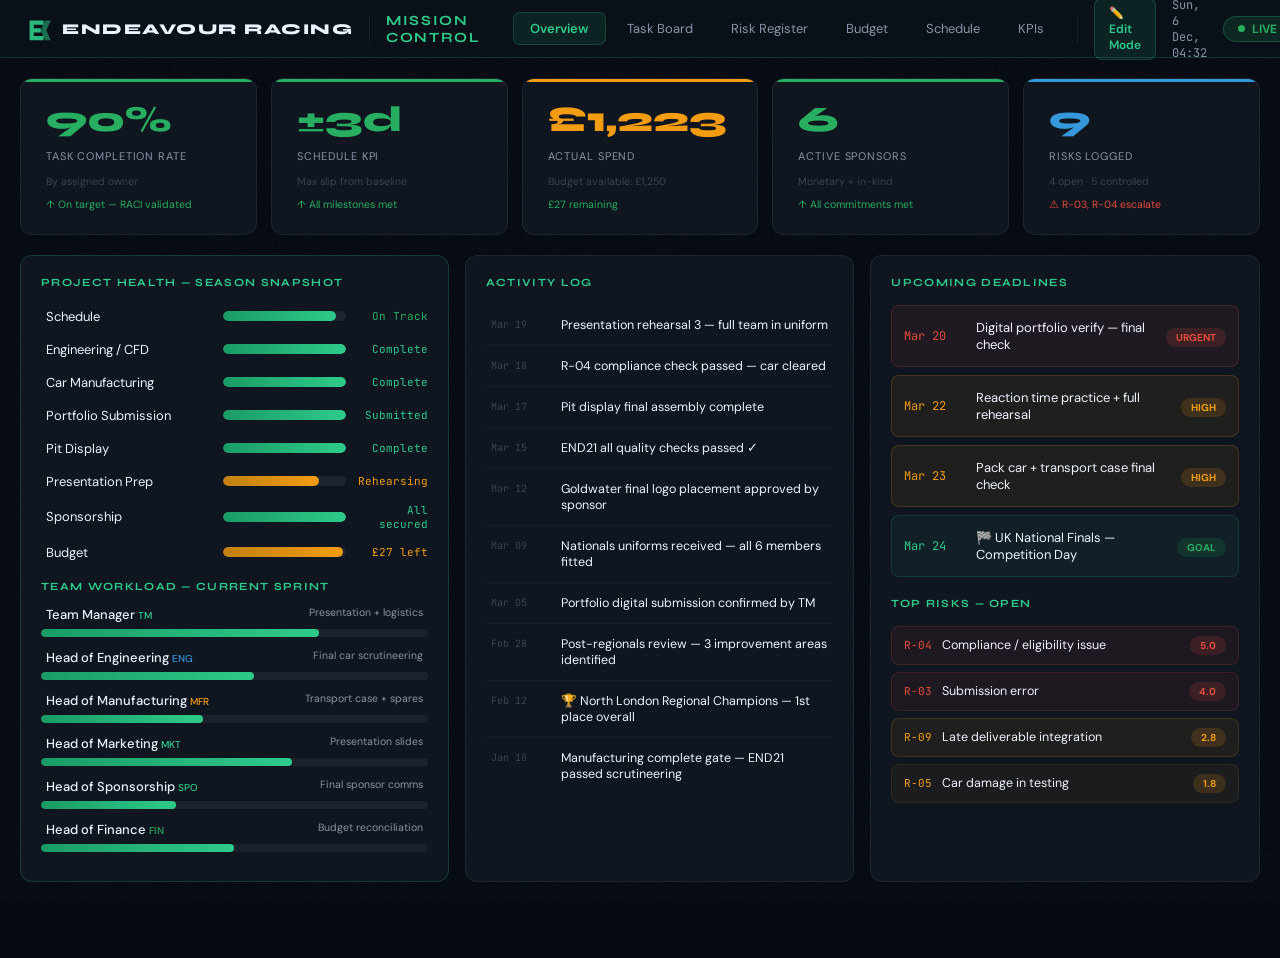
==== commit 2fec6843: "Take the school name and the team roster out of the public pages The owner's rule for public reposit" ====
--- a/mission-control/index.html
+++ b/mission-control/index.html
@@ -311,12 +311,12 @@
       <div class="prog-row"><div class="prog-label editable" contenteditable="false">Budget</div><div class="prog-track"><div class="prog-fill warn" style="width:97.8%"></div></div><div class="prog-val" style="color:var(--yellow)">£27 left</div></div>
       <div style="margin-top:16px">
         <div class="card-title" style="margin-bottom:10px">Team Workload — Current Sprint</div>
-        <div class="wl-row"><div class="wl-top"><span class="wl-name editable" contenteditable="false">Leo Zhang <span style="font-size:10px;color:var(--teal)">TM</span></span><span class="wl-task editable" contenteditable="false">Presentation + logistics</span></div><div class="wl-bar"><div class="wl-fill" style="width:72%"></div></div></div>
-        <div class="wl-row"><div class="wl-top"><span class="wl-name editable" contenteditable="false">Aleks Tomczyk <span style="font-size:10px;color:var(--blue)">ENG</span></span><span class="wl-task editable" contenteditable="false">Final car scrutineering</span></div><div class="wl-bar"><div class="wl-fill" style="width:55%"></div></div></div>
-        <div class="wl-row"><div class="wl-top"><span class="wl-name editable" contenteditable="false">Ethan Jones <span style="font-size:10px;color:var(--yellow)">MFR</span></span><span class="wl-task editable" contenteditable="false">Transport case + spares</span></div><div class="wl-bar"><div class="wl-fill" style="width:42%"></div></div></div>
-        <div class="wl-row"><div class="wl-top"><span class="wl-name editable" contenteditable="false">Jayden Kwon <span style="font-size:10px;color:var(--teal)">MKT</span></span><span class="wl-task editable" contenteditable="false">Presentation slides</span></div><div class="wl-bar"><div class="wl-fill" style="width:65%"></div></div></div>
-        <div class="wl-row"><div class="wl-top"><span class="wl-name editable" contenteditable="false">Rahul Gandhi <span style="font-size:10px;color:var(--teal)">SPO</span></span><span class="wl-task editable" contenteditable="false">Final sponsor comms</span></div><div class="wl-bar"><div class="wl-fill" style="width:35%"></div></div></div>
-        <div class="wl-row"><div class="wl-top"><span class="wl-name editable" contenteditable="false">Sangyoon <span style="font-size:10px;color:var(--green)">FIN</span></span><span class="wl-task editable" contenteditable="false">Budget reconciliation</span></div><div class="wl-bar"><div class="wl-fill" style="width:50%"></div></div></div>
+        <div class="wl-row"><div class="wl-top"><span class="wl-name editable" contenteditable="false">Team Manager <span style="font-size:10px;color:var(--teal)">TM</span></span><span class="wl-task editable" contenteditable="false">Presentation + logistics</span></div><div class="wl-bar"><div class="wl-fill" style="width:72%"></div></div></div>
+        <div class="wl-row"><div class="wl-top"><span class="wl-name editable" contenteditable="false">Head of Engineering <span style="font-size:10px;color:var(--blue)">ENG</span></span><span class="wl-task editable" contenteditable="false">Final car scrutineering</span></div><div class="wl-bar"><div class="wl-fill" style="width:55%"></div></div></div>
+        <div class="wl-row"><div class="wl-top"><span class="wl-name editable" contenteditable="false">Head of Manufacturing <span style="font-size:10px;color:var(--yellow)">MFR</span></span><span class="wl-task editable" contenteditable="false">Transport case + spares</span></div><div class="wl-bar"><div class="wl-fill" style="width:42%"></div></div></div>
+        <div class="wl-row"><div class="wl-top"><span class="wl-name editable" contenteditable="false">Head of Marketing <span style="font-size:10px;color:var(--teal)">MKT</span></span><span class="wl-task editable" contenteditable="false">Presentation slides</span></div><div class="wl-bar"><div class="wl-fill" style="width:65%"></div></div></div>
+        <div class="wl-row"><div class="wl-top"><span class="wl-name editable" contenteditable="false">Head of Sponsorship <span style="font-size:10px;color:var(--teal)">SPO</span></span><span class="wl-task editable" contenteditable="false">Final sponsor comms</span></div><div class="wl-bar"><div class="wl-fill" style="width:35%"></div></div></div>
+        <div class="wl-row"><div class="wl-top"><span class="wl-name editable" contenteditable="false">Head of Finance <span style="font-size:10px;color:var(--green)">FIN</span></span><span class="wl-task editable" contenteditable="false">Budget reconciliation</span></div><div class="wl-bar"><div class="wl-fill" style="width:50%"></div></div></div>
       </div>
     </div>
 
@@ -386,34 +386,34 @@
     <div class="task-col" id="col-open">
       <div class="col-head"><div class="col-dot" style="background:var(--grey2)"></div><div class="col-name">Open</div><div class="col-cnt" id="cnt-open">3</div></div>
       <div class="task-card" onclick="editTask(this)"><div class="task-title editable" contenteditable="false">Reaction time practice session</div><div class="task-meta"><span class="t-tag t-eng">Racing</span><span class="t-owner editable" contenteditable="false">All</span><span class="t-date editable" contenteditable="false">Mar 22</span><div class="t-pri p-h"></div></div></div>
-      <div class="task-card" onclick="editTask(this)"><div class="task-title editable" contenteditable="false">Uniform ironing + pack for nationals</div><div class="task-meta"><span class="t-tag t-ent">Enterprise</span><span class="t-owner editable" contenteditable="false">Leo</span><span class="t-date editable" contenteditable="false">Mar 23</span><div class="t-pri p-m"></div></div></div>
+      <div class="task-card" onclick="editTask(this)"><div class="task-title editable" contenteditable="false">Uniform ironing + pack for nationals</div><div class="task-meta"><span class="t-tag t-ent">Enterprise</span><span class="t-owner editable" contenteditable="false">TM</span><span class="t-date editable" contenteditable="false">Mar 23</span><div class="t-pri p-m"></div></div></div>
       <div class="task-card" onclick="editTask(this)"><div class="task-title editable" contenteditable="false">Judges Q&A preparation — all sections</div><div class="task-meta"><span class="t-tag t-pres">Presentation</span><span class="t-owner editable" contenteditable="false">All</span><span class="t-date editable" contenteditable="false">Mar 23</span><div class="t-pri p-h"></div></div></div>
       <button class="add-task" onclick="addTask('open')">+ Add task</button>
     </div>
     <div class="task-col" id="col-progress">
       <div class="col-head"><div class="col-dot" style="background:var(--yellow)"></div><div class="col-name">In Progress</div><div class="col-cnt" id="cnt-progress">5</div></div>
       <div class="task-card" onclick="editTask(this)" style="border-color:rgba(243,156,18,0.25)"><div class="task-title editable" contenteditable="false">Presentation full-team rehearsal × 3</div><div class="task-meta"><span class="t-tag t-pres">Presentation</span><span class="t-owner editable" contenteditable="false">All</span><span class="t-date editable" contenteditable="false">Mar 22</span><div class="t-pri p-h"></div></div></div>
-      <div class="task-card" onclick="editTask(this)" style="border-color:rgba(243,156,18,0.25)"><div class="task-title editable" contenteditable="false">Car transport case prep + foam insert</div><div class="task-meta"><span class="t-tag t-mfr">Manufacturing</span><span class="t-owner editable" contenteditable="false">Ethan</span><span class="t-date editable" contenteditable="false">Mar 22</span><div class="t-pri p-h"></div></div></div>
-      <div class="task-card" onclick="editTask(this)" style="border-color:rgba(243,156,18,0.25)"><div class="task-title editable" contenteditable="false">Pit display final assembly + photos</div><div class="task-meta"><span class="t-tag t-des">Design</span><span class="t-owner editable" contenteditable="false">Jayden</span><span class="t-date editable" contenteditable="false">Mar 21</span><div class="t-pri p-m"></div></div></div>
-      <div class="task-card" onclick="editTask(this)" style="border-color:rgba(243,156,18,0.25)"><div class="task-title editable" contenteditable="false">Final sponsor assets signed off</div><div class="task-meta"><span class="t-tag t-ent">Enterprise</span><span class="t-owner editable" contenteditable="false">Rahul</span><span class="t-date editable" contenteditable="false">Mar 20</span><div class="t-pri p-l"></div></div></div>
-      <div class="task-card" onclick="editTask(this)" style="border-color:rgba(243,156,18,0.25)"><div class="task-title editable" contenteditable="false">Budget final reconciliation</div><div class="task-meta"><span class="t-tag t-ent">Finance</span><span class="t-owner editable" contenteditable="false">Sangyoon</span><span class="t-date editable" contenteditable="false">Mar 20</span><div class="t-pri p-l"></div></div></div>
+      <div class="task-card" onclick="editTask(this)" style="border-color:rgba(243,156,18,0.25)"><div class="task-title editable" contenteditable="false">Car transport case prep + foam insert</div><div class="task-meta"><span class="t-tag t-mfr">Manufacturing</span><span class="t-owner editable" contenteditable="false">MFR</span><span class="t-date editable" contenteditable="false">Mar 22</span><div class="t-pri p-h"></div></div></div>
+      <div class="task-card" onclick="editTask(this)" style="border-color:rgba(243,156,18,0.25)"><div class="task-title editable" contenteditable="false">Pit display final assembly + photos</div><div class="task-meta"><span class="t-tag t-des">Design</span><span class="t-owner editable" contenteditable="false">MKT</span><span class="t-date editable" contenteditable="false">Mar 21</span><div class="t-pri p-m"></div></div></div>
+      <div class="task-card" onclick="editTask(this)" style="border-color:rgba(243,156,18,0.25)"><div class="task-title editable" contenteditable="false">Final sponsor assets signed off</div><div class="task-meta"><span class="t-tag t-ent">Enterprise</span><span class="t-owner editable" contenteditable="false">SPO</span><span class="t-date editable" contenteditable="false">Mar 20</span><div class="t-pri p-l"></div></div></div>
+      <div class="task-card" onclick="editTask(this)" style="border-color:rgba(243,156,18,0.25)"><div class="task-title editable" contenteditable="false">Budget final reconciliation</div><div class="task-meta"><span class="t-tag t-ent">Finance</span><span class="t-owner editable" contenteditable="false">FIN</span><span class="t-date editable" contenteditable="false">Mar 20</span><div class="t-pri p-l"></div></div></div>
       <button class="add-task" onclick="addTask('progress')">+ Add task</button>
     </div>
     <div class="task-col" id="col-review">
       <div class="col-head"><div class="col-dot" style="background:var(--blue)"></div><div class="col-name">Review</div><div class="col-cnt" id="cnt-review">2</div></div>
-      <div class="task-card" onclick="editTask(this)" style="border-color:rgba(52,152,219,0.25)"><div class="task-title editable" contenteditable="false">END21 scrutineering checklist — all dimensions</div><div class="task-meta"><span class="t-tag t-eng">Engineering</span><span class="t-owner editable" contenteditable="false">Aleks</span><span class="t-date editable" contenteditable="false">Mar 20</span><div class="t-pri p-h"></div></div></div>
-      <div class="task-card" onclick="editTask(this)" style="border-color:rgba(52,152,219,0.25)"><div class="task-title editable" contenteditable="false">Digital portfolio submission verify</div><div class="task-meta"><span class="t-tag t-ent">Enterprise</span><span class="t-owner editable" contenteditable="false">Leo</span><span class="t-date editable" contenteditable="false">Mar 19</span><div class="t-pri p-h"></div></div></div>
+      <div class="task-card" onclick="editTask(this)" style="border-color:rgba(52,152,219,0.25)"><div class="task-title editable" contenteditable="false">END21 scrutineering checklist — all dimensions</div><div class="task-meta"><span class="t-tag t-eng">Engineering</span><span class="t-owner editable" contenteditable="false">ENG</span><span class="t-date editable" contenteditable="false">Mar 20</span><div class="t-pri p-h"></div></div></div>
+      <div class="task-card" onclick="editTask(this)" style="border-color:rgba(52,152,219,0.25)"><div class="task-title editable" contenteditable="false">Digital portfolio submission verify</div><div class="task-meta"><span class="t-tag t-ent">Enterprise</span><span class="t-owner editable" contenteditable="false">TM</span><span class="t-date editable" contenteditable="false">Mar 19</span><div class="t-pri p-h"></div></div></div>
       <button class="add-task" onclick="addTask('review')">+ Add task</button>
     </div>
     <div class="task-col" id="col-done">
       <div class="col-head"><div class="col-dot" style="background:var(--green)"></div><div class="col-name">Done</div><div class="col-cnt" id="cnt-done">14</div></div>
-      <div class="task-card" onclick="editTask(this)" style="opacity:.6"><div class="task-title editable" contenteditable="false">Portfolio print + bind — both copies</div><div class="task-meta"><span class="t-tag t-ent">Enterprise</span><span class="t-owner editable" contenteditable="false">Leo</span></div></div>
-      <div class="task-card" onclick="editTask(this)" style="opacity:.6"><div class="task-title editable" contenteditable="false">END21 CNC car body complete</div><div class="task-meta"><span class="t-tag t-mfr">MFR</span><span class="t-owner editable" contenteditable="false">Ethan</span></div></div>
-      <div class="task-card" onclick="editTask(this)" style="opacity:.6"><div class="task-title editable" contenteditable="false">CFD END21 analysis — 21 iterations</div><div class="task-meta"><span class="t-tag t-eng">Eng</span><span class="t-owner editable" contenteditable="false">Aleks</span></div></div>
-      <div class="task-card" onclick="editTask(this)" style="opacity:.6"><div class="task-title editable" contenteditable="false">Goldwater logo placement approved</div><div class="task-meta"><span class="t-tag t-ent">Sponsor</span><span class="t-owner editable" contenteditable="false">Rahul</span></div></div>
-      <div class="task-card" onclick="editTask(this)" style="opacity:.6"><div class="task-title editable" contenteditable="false">Nylon-12 SLS wings received + fitted</div><div class="task-meta"><span class="t-tag t-mfr">MFR</span><span class="t-owner editable" contenteditable="false">Ethan</span></div></div>
+      <div class="task-card" onclick="editTask(this)" style="opacity:.6"><div class="task-title editable" contenteditable="false">Portfolio print + bind — both copies</div><div class="task-meta"><span class="t-tag t-ent">Enterprise</span><span class="t-owner editable" contenteditable="false">TM</span></div></div>
+      <div class="task-card" onclick="editTask(this)" style="opacity:.6"><div class="task-title editable" contenteditable="false">END21 CNC car body complete</div><div class="task-meta"><span class="t-tag t-mfr">MFR</span><span class="t-owner editable" contenteditable="false">MFR</span></div></div>
+      <div class="task-card" onclick="editTask(this)" style="opacity:.6"><div class="task-title editable" contenteditable="false">CFD END21 analysis — 21 iterations</div><div class="task-meta"><span class="t-tag t-eng">Eng</span><span class="t-owner editable" contenteditable="false">ENG</span></div></div>
+      <div class="task-card" onclick="editTask(this)" style="opacity:.6"><div class="task-title editable" contenteditable="false">Goldwater logo placement approved</div><div class="task-meta"><span class="t-tag t-ent">Sponsor</span><span class="t-owner editable" contenteditable="false">SPO</span></div></div>
+      <div class="task-card" onclick="editTask(this)" style="opacity:.6"><div class="task-title editable" contenteditable="false">Nylon-12 SLS wings received + fitted</div><div class="task-meta"><span class="t-tag t-mfr">MFR</span><span class="t-owner editable" contenteditable="false">MFR</span></div></div>
       <div class="task-card" onclick="editTask(this)" style="opacity:.6"><div class="task-title editable" contenteditable="false">Regional competition — 1st place 🏆</div><div class="task-meta"><span class="t-tag t-eng">Racing</span><span class="t-owner editable" contenteditable="false">All</span></div></div>
-      <div class="task-card" onclick="editTask(this)" style="opacity:.6"><div class="task-title editable" contenteditable="false">3DPrintUK wings ordered + delivered</div><div class="task-meta"><span class="t-tag t-mfr">MFR</span><span class="t-owner editable" contenteditable="false">Ethan</span></div></div>
+      <div class="task-card" onclick="editTask(this)" style="opacity:.6"><div class="task-title editable" contenteditable="false">3DPrintUK wings ordered + delivered</div><div class="task-meta"><span class="t-tag t-mfr">MFR</span><span class="t-owner editable" contenteditable="false">MFR</span></div></div>
       <button class="add-task" onclick="addTask('done')">+ Add task</button>
     </div>
   </div>
@@ -621,7 +621,7 @@
       <option value="t-pres">Presentation</option>
     </select>
     <label>Owner</label>
-    <input type="text" id="tOwner" placeholder="e.g. Aleks">
+    <input type="text" id="tOwner" placeholder="e.g. ENG">
     <label>Due Date</label>
     <input type="text" id="tDate" placeholder="e.g. Mar 22">
     <label>Column</label>
@@ -710,6 +710,11 @@
   }
 
   // ── TASK MODAL ──
+  function escapeHtml(s){
+    return String(s).replace(/[&<>"']/g,function(c){
+      return {'&':'&amp;','<':'&lt;','>':'&gt;','"':'&quot;',"'":'&#39;'}[c];
+    });
+  }
   let targetCol='open';
   function openTaskModal(){document.getElementById('taskModal').classList.add('open')}
   function addTask(col){targetCol=col;openTaskModal()}
@@ -726,10 +731,10 @@
     const card=document.createElement('div');
     card.className='task-card';
     card.setAttribute('onclick','editTask(this)');
-    card.innerHTML=`<div class="task-title editable" contenteditable="true">${title}</div>
+    card.innerHTML=`<div class="task-title editable" contenteditable="true">${escapeHtml(title)}</div>
       <div class="task-meta"><span class="t-tag ${cat}">${catNames[cat]}</span>
-      <span class="t-owner editable" contenteditable="true">${owner}</span>
-      ${date?`<span class="t-date editable" contenteditable="true">${date}</span>`:''}
+      <span class="t-owner editable" contenteditable="true">${escapeHtml(owner)}</span>
+      ${date?`<span class="t-date editable" contenteditable="true">${escapeHtml(date)}</span>`:''}
       <div class="t-pri ${pri}"></div></div>`;
     const colEl=document.getElementById('col-'+col);
     const addBtn=colEl.querySelector('.add-task');
@@ -769,13 +774,13 @@
     const priLabel=level>=3.1?'ESCALATE':level>=1.3?'MITIGATE':'MONITOR';
     const statusLabel={'sc':'Controlled','sm':'Monitored','so':'Open'}[status];
     const tr=document.createElement('tr');
-    tr.innerHTML=`<td style="font-family:var(--mono);color:var(--teal);font-size:12px" class="editable" contenteditable="true">${id}</td>
-      <td class="editable" contenteditable="true" style="font-weight:500">${desc}</td>
+    tr.innerHTML=`<td style="font-family:var(--mono);color:var(--teal);font-size:12px" class="editable" contenteditable="true">${escapeHtml(id)}</td>
+      <td class="editable" contenteditable="true" style="font-weight:500">${escapeHtml(desc)}</td>
       <td><span class="rpill ${pillClass}">${pillLabel}</span></td>
       <td style="color:${priColor};font-size:12px;font-weight:700">${priLabel}</td>
-      <td class="desc editable" contenteditable="true">${trigger}</td>
-      <td class="desc editable" contenteditable="true">${control}</td>
-      <td class="owner editable" contenteditable="true">${owner}</td>
+      <td class="desc editable" contenteditable="true">${escapeHtml(trigger)}</td>
+      <td class="desc editable" contenteditable="true">${escapeHtml(control)}</td>
+      <td class="owner editable" contenteditable="true">${escapeHtml(owner)}</td>
       <td><span class="spill s${status.charAt(1)}">${statusLabel}</span></td>`;
     document.getElementById('riskTable').appendChild(tr);
     closeModal('riskModal');
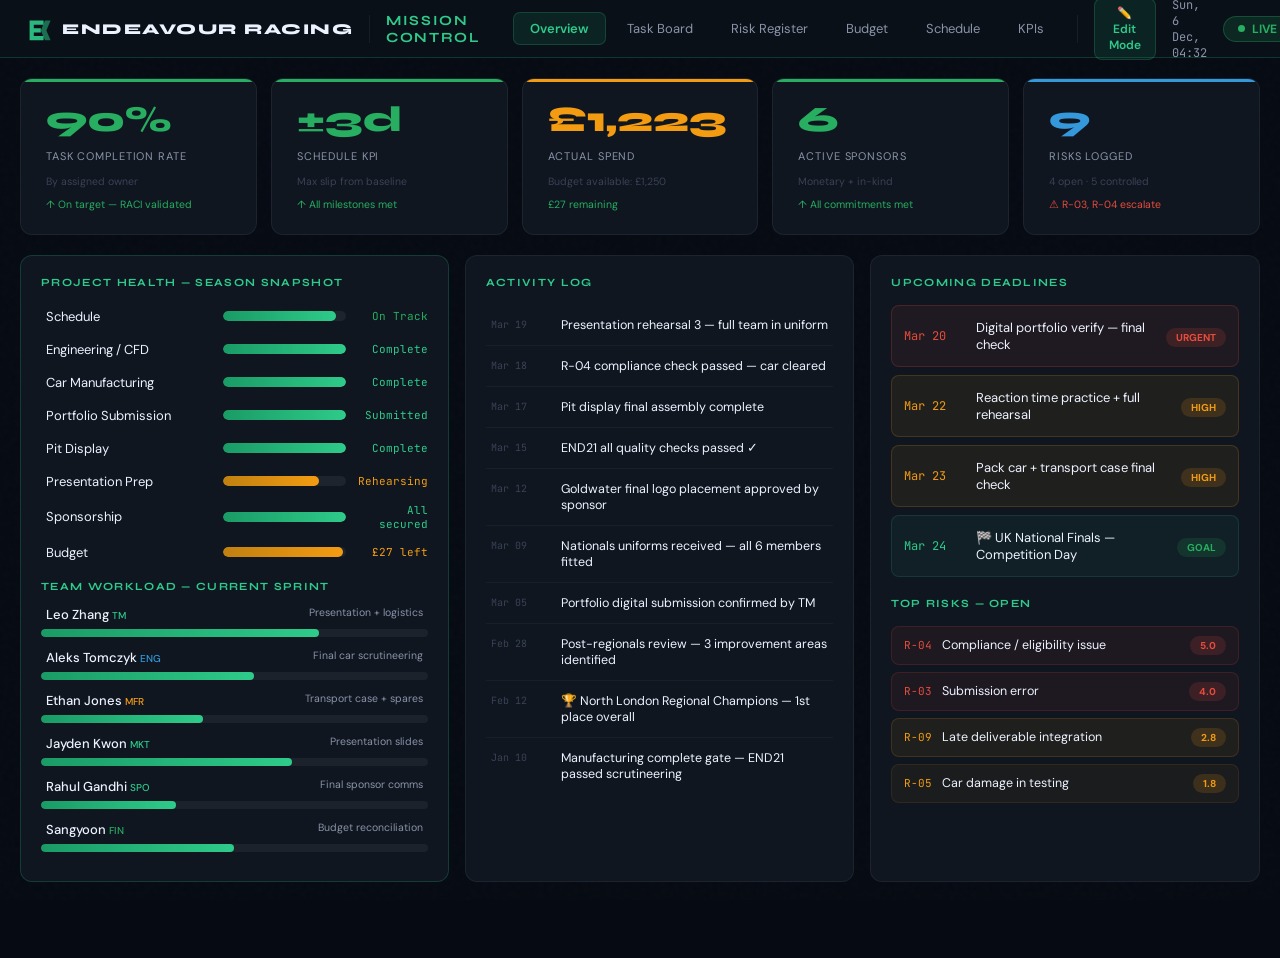
==== commit c76a165c: "Make Mission Control's Edit Mode toggle a button Edit Mode is how the dashboard is edited and saved," ====
--- a/mission-control/index.html
+++ b/mission-control/index.html
@@ -34,7 +34,7 @@
   .live-badge{display:flex;align-items:center;gap:7px;background:rgba(39,174,96,0.15);border:1px solid rgba(39,174,96,0.3);border-radius:20px;padding:4px 14px;font-size:12px;font-weight:700;color:#27ae60}
   .live-dot{width:7px;height:7px;border-radius:50%;background:#27ae60;animation:pulse 1.4s infinite}
   @keyframes pulse{0%,100%{opacity:1;transform:scale(1)}50%{opacity:.5;transform:scale(1.3)}}
-  .edit-toggle{display:flex;align-items:center;gap:8px;background:rgba(46,203,138,0.1);border:1px solid var(--border);border-radius:8px;padding:6px 14px;cursor:pointer;font-size:12px;font-weight:600;color:var(--teal);transition:all .2s}
+  .edit-toggle{display:flex;align-items:center;gap:8px;background:rgba(46,203,138,0.1);border:1px solid var(--border);border-radius:8px;padding:6px 14px;cursor:pointer;font-family:inherit;font-size:12px;font-weight:600;color:var(--teal);transition:all .2s}
   .edit-toggle:hover{background:rgba(46,203,138,0.2)}
   .edit-toggle.active{background:rgba(46,203,138,0.25);border-color:var(--teal)}
   .clock{font-family:var(--mono);font-size:12px;color:var(--grey)}
@@ -251,7 +251,7 @@
     <button class="tab" onclick="showPanel('kpis',this)">KPIs</button>
   </div>
   <div class="divider"></div>
-  <div class="edit-toggle" id="editToggle" onclick="toggleEdit()">✏️ Edit Mode</div>
+  <button type="button" class="edit-toggle" id="editToggle" onclick="toggleEdit()">✏️ Edit Mode</button>
   <div class="clock" id="clock">—</div>
   <div class="live-badge"><div class="live-dot"></div> LIVE</div>
 </div>
@@ -311,12 +311,12 @@
       <div class="prog-row"><div class="prog-label editable" contenteditable="false">Budget</div><div class="prog-track"><div class="prog-fill warn" style="width:97.8%"></div></div><div class="prog-val" style="color:var(--yellow)">£27 left</div></div>
       <div style="margin-top:16px">
         <div class="card-title" style="margin-bottom:10px">Team Workload — Current Sprint</div>
-        <div class="wl-row"><div class="wl-top"><span class="wl-name editable" contenteditable="false">Team Manager <span style="font-size:10px;color:var(--teal)">TM</span></span><span class="wl-task editable" contenteditable="false">Presentation + logistics</span></div><div class="wl-bar"><div class="wl-fill" style="width:72%"></div></div></div>
-        <div class="wl-row"><div class="wl-top"><span class="wl-name editable" contenteditable="false">Head of Engineering <span style="font-size:10px;color:var(--blue)">ENG</span></span><span class="wl-task editable" contenteditable="false">Final car scrutineering</span></div><div class="wl-bar"><div class="wl-fill" style="width:55%"></div></div></div>
-        <div class="wl-row"><div class="wl-top"><span class="wl-name editable" contenteditable="false">Head of Manufacturing <span style="font-size:10px;color:var(--yellow)">MFR</span></span><span class="wl-task editable" contenteditable="false">Transport case + spares</span></div><div class="wl-bar"><div class="wl-fill" style="width:42%"></div></div></div>
-        <div class="wl-row"><div class="wl-top"><span class="wl-name editable" contenteditable="false">Head of Marketing <span style="font-size:10px;color:var(--teal)">MKT</span></span><span class="wl-task editable" contenteditable="false">Presentation slides</span></div><div class="wl-bar"><div class="wl-fill" style="width:65%"></div></div></div>
-        <div class="wl-row"><div class="wl-top"><span class="wl-name editable" contenteditable="false">Head of Sponsorship <span style="font-size:10px;color:var(--teal)">SPO</span></span><span class="wl-task editable" contenteditable="false">Final sponsor comms</span></div><div class="wl-bar"><div class="wl-fill" style="width:35%"></div></div></div>
-        <div class="wl-row"><div class="wl-top"><span class="wl-name editable" contenteditable="false">Head of Finance <span style="font-size:10px;color:var(--green)">FIN</span></span><span class="wl-task editable" contenteditable="false">Budget reconciliation</span></div><div class="wl-bar"><div class="wl-fill" style="width:50%"></div></div></div>
+        <div class="wl-row"><div class="wl-top"><span class="wl-name editable" contenteditable="false">Leo Zhang <span style="font-size:10px;color:var(--teal)">TM</span></span><span class="wl-task editable" contenteditable="false">Presentation + logistics</span></div><div class="wl-bar"><div class="wl-fill" style="width:72%"></div></div></div>
+        <div class="wl-row"><div class="wl-top"><span class="wl-name editable" contenteditable="false">Aleks Tomczyk <span style="font-size:10px;color:var(--blue)">ENG</span></span><span class="wl-task editable" contenteditable="false">Final car scrutineering</span></div><div class="wl-bar"><div class="wl-fill" style="width:55%"></div></div></div>
+        <div class="wl-row"><div class="wl-top"><span class="wl-name editable" contenteditable="false">Ethan Jones <span style="font-size:10px;color:var(--yellow)">MFR</span></span><span class="wl-task editable" contenteditable="false">Transport case + spares</span></div><div class="wl-bar"><div class="wl-fill" style="width:42%"></div></div></div>
+        <div class="wl-row"><div class="wl-top"><span class="wl-name editable" contenteditable="false">Jayden Kwon <span style="font-size:10px;color:var(--teal)">MKT</span></span><span class="wl-task editable" contenteditable="false">Presentation slides</span></div><div class="wl-bar"><div class="wl-fill" style="width:65%"></div></div></div>
+        <div class="wl-row"><div class="wl-top"><span class="wl-name editable" contenteditable="false">Rahul Gandhi <span style="font-size:10px;color:var(--teal)">SPO</span></span><span class="wl-task editable" contenteditable="false">Final sponsor comms</span></div><div class="wl-bar"><div class="wl-fill" style="width:35%"></div></div></div>
+        <div class="wl-row"><div class="wl-top"><span class="wl-name editable" contenteditable="false">Sangyoon <span style="font-size:10px;color:var(--green)">FIN</span></span><span class="wl-task editable" contenteditable="false">Budget reconciliation</span></div><div class="wl-bar"><div class="wl-fill" style="width:50%"></div></div></div>
       </div>
     </div>
 
@@ -386,34 +386,34 @@
     <div class="task-col" id="col-open">
       <div class="col-head"><div class="col-dot" style="background:var(--grey2)"></div><div class="col-name">Open</div><div class="col-cnt" id="cnt-open">3</div></div>
       <div class="task-card" onclick="editTask(this)"><div class="task-title editable" contenteditable="false">Reaction time practice session</div><div class="task-meta"><span class="t-tag t-eng">Racing</span><span class="t-owner editable" contenteditable="false">All</span><span class="t-date editable" contenteditable="false">Mar 22</span><div class="t-pri p-h"></div></div></div>
-      <div class="task-card" onclick="editTask(this)"><div class="task-title editable" contenteditable="false">Uniform ironing + pack for nationals</div><div class="task-meta"><span class="t-tag t-ent">Enterprise</span><span class="t-owner editable" contenteditable="false">TM</span><span class="t-date editable" contenteditable="false">Mar 23</span><div class="t-pri p-m"></div></div></div>
+      <div class="task-card" onclick="editTask(this)"><div class="task-title editable" contenteditable="false">Uniform ironing + pack for nationals</div><div class="task-meta"><span class="t-tag t-ent">Enterprise</span><span class="t-owner editable" contenteditable="false">Leo</span><span class="t-date editable" contenteditable="false">Mar 23</span><div class="t-pri p-m"></div></div></div>
       <div class="task-card" onclick="editTask(this)"><div class="task-title editable" contenteditable="false">Judges Q&A preparation — all sections</div><div class="task-meta"><span class="t-tag t-pres">Presentation</span><span class="t-owner editable" contenteditable="false">All</span><span class="t-date editable" contenteditable="false">Mar 23</span><div class="t-pri p-h"></div></div></div>
       <button class="add-task" onclick="addTask('open')">+ Add task</button>
     </div>
     <div class="task-col" id="col-progress">
       <div class="col-head"><div class="col-dot" style="background:var(--yellow)"></div><div class="col-name">In Progress</div><div class="col-cnt" id="cnt-progress">5</div></div>
       <div class="task-card" onclick="editTask(this)" style="border-color:rgba(243,156,18,0.25)"><div class="task-title editable" contenteditable="false">Presentation full-team rehearsal × 3</div><div class="task-meta"><span class="t-tag t-pres">Presentation</span><span class="t-owner editable" contenteditable="false">All</span><span class="t-date editable" contenteditable="false">Mar 22</span><div class="t-pri p-h"></div></div></div>
-      <div class="task-card" onclick="editTask(this)" style="border-color:rgba(243,156,18,0.25)"><div class="task-title editable" contenteditable="false">Car transport case prep + foam insert</div><div class="task-meta"><span class="t-tag t-mfr">Manufacturing</span><span class="t-owner editable" contenteditable="false">MFR</span><span class="t-date editable" contenteditable="false">Mar 22</span><div class="t-pri p-h"></div></div></div>
-      <div class="task-card" onclick="editTask(this)" style="border-color:rgba(243,156,18,0.25)"><div class="task-title editable" contenteditable="false">Pit display final assembly + photos</div><div class="task-meta"><span class="t-tag t-des">Design</span><span class="t-owner editable" contenteditable="false">MKT</span><span class="t-date editable" contenteditable="false">Mar 21</span><div class="t-pri p-m"></div></div></div>
-      <div class="task-card" onclick="editTask(this)" style="border-color:rgba(243,156,18,0.25)"><div class="task-title editable" contenteditable="false">Final sponsor assets signed off</div><div class="task-meta"><span class="t-tag t-ent">Enterprise</span><span class="t-owner editable" contenteditable="false">SPO</span><span class="t-date editable" contenteditable="false">Mar 20</span><div class="t-pri p-l"></div></div></div>
-      <div class="task-card" onclick="editTask(this)" style="border-color:rgba(243,156,18,0.25)"><div class="task-title editable" contenteditable="false">Budget final reconciliation</div><div class="task-meta"><span class="t-tag t-ent">Finance</span><span class="t-owner editable" contenteditable="false">FIN</span><span class="t-date editable" contenteditable="false">Mar 20</span><div class="t-pri p-l"></div></div></div>
+      <div class="task-card" onclick="editTask(this)" style="border-color:rgba(243,156,18,0.25)"><div class="task-title editable" contenteditable="false">Car transport case prep + foam insert</div><div class="task-meta"><span class="t-tag t-mfr">Manufacturing</span><span class="t-owner editable" contenteditable="false">Ethan</span><span class="t-date editable" contenteditable="false">Mar 22</span><div class="t-pri p-h"></div></div></div>
+      <div class="task-card" onclick="editTask(this)" style="border-color:rgba(243,156,18,0.25)"><div class="task-title editable" contenteditable="false">Pit display final assembly + photos</div><div class="task-meta"><span class="t-tag t-des">Design</span><span class="t-owner editable" contenteditable="false">Jayden</span><span class="t-date editable" contenteditable="false">Mar 21</span><div class="t-pri p-m"></div></div></div>
+      <div class="task-card" onclick="editTask(this)" style="border-color:rgba(243,156,18,0.25)"><div class="task-title editable" contenteditable="false">Final sponsor assets signed off</div><div class="task-meta"><span class="t-tag t-ent">Enterprise</span><span class="t-owner editable" contenteditable="false">Rahul</span><span class="t-date editable" contenteditable="false">Mar 20</span><div class="t-pri p-l"></div></div></div>
+      <div class="task-card" onclick="editTask(this)" style="border-color:rgba(243,156,18,0.25)"><div class="task-title editable" contenteditable="false">Budget final reconciliation</div><div class="task-meta"><span class="t-tag t-ent">Finance</span><span class="t-owner editable" contenteditable="false">Sangyoon</span><span class="t-date editable" contenteditable="false">Mar 20</span><div class="t-pri p-l"></div></div></div>
       <button class="add-task" onclick="addTask('progress')">+ Add task</button>
     </div>
     <div class="task-col" id="col-review">
       <div class="col-head"><div class="col-dot" style="background:var(--blue)"></div><div class="col-name">Review</div><div class="col-cnt" id="cnt-review">2</div></div>
-      <div class="task-card" onclick="editTask(this)" style="border-color:rgba(52,152,219,0.25)"><div class="task-title editable" contenteditable="false">END21 scrutineering checklist — all dimensions</div><div class="task-meta"><span class="t-tag t-eng">Engineering</span><span class="t-owner editable" contenteditable="false">ENG</span><span class="t-date editable" contenteditable="false">Mar 20</span><div class="t-pri p-h"></div></div></div>
-      <div class="task-card" onclick="editTask(this)" style="border-color:rgba(52,152,219,0.25)"><div class="task-title editable" contenteditable="false">Digital portfolio submission verify</div><div class="task-meta"><span class="t-tag t-ent">Enterprise</span><span class="t-owner editable" contenteditable="false">TM</span><span class="t-date editable" contenteditable="false">Mar 19</span><div class="t-pri p-h"></div></div></div>
+      <div class="task-card" onclick="editTask(this)" style="border-color:rgba(52,152,219,0.25)"><div class="task-title editable" contenteditable="false">END21 scrutineering checklist — all dimensions</div><div class="task-meta"><span class="t-tag t-eng">Engineering</span><span class="t-owner editable" contenteditable="false">Aleks</span><span class="t-date editable" contenteditable="false">Mar 20</span><div class="t-pri p-h"></div></div></div>
+      <div class="task-card" onclick="editTask(this)" style="border-color:rgba(52,152,219,0.25)"><div class="task-title editable" contenteditable="false">Digital portfolio submission verify</div><div class="task-meta"><span class="t-tag t-ent">Enterprise</span><span class="t-owner editable" contenteditable="false">Leo</span><span class="t-date editable" contenteditable="false">Mar 19</span><div class="t-pri p-h"></div></div></div>
       <button class="add-task" onclick="addTask('review')">+ Add task</button>
     </div>
     <div class="task-col" id="col-done">
       <div class="col-head"><div class="col-dot" style="background:var(--green)"></div><div class="col-name">Done</div><div class="col-cnt" id="cnt-done">14</div></div>
-      <div class="task-card" onclick="editTask(this)" style="opacity:.6"><div class="task-title editable" contenteditable="false">Portfolio print + bind — both copies</div><div class="task-meta"><span class="t-tag t-ent">Enterprise</span><span class="t-owner editable" contenteditable="false">TM</span></div></div>
-      <div class="task-card" onclick="editTask(this)" style="opacity:.6"><div class="task-title editable" contenteditable="false">END21 CNC car body complete</div><div class="task-meta"><span class="t-tag t-mfr">MFR</span><span class="t-owner editable" contenteditable="false">MFR</span></div></div>
-      <div class="task-card" onclick="editTask(this)" style="opacity:.6"><div class="task-title editable" contenteditable="false">CFD END21 analysis — 21 iterations</div><div class="task-meta"><span class="t-tag t-eng">Eng</span><span class="t-owner editable" contenteditable="false">ENG</span></div></div>
-      <div class="task-card" onclick="editTask(this)" style="opacity:.6"><div class="task-title editable" contenteditable="false">Goldwater logo placement approved</div><div class="task-meta"><span class="t-tag t-ent">Sponsor</span><span class="t-owner editable" contenteditable="false">SPO</span></div></div>
-      <div class="task-card" onclick="editTask(this)" style="opacity:.6"><div class="task-title editable" contenteditable="false">Nylon-12 SLS wings received + fitted</div><div class="task-meta"><span class="t-tag t-mfr">MFR</span><span class="t-owner editable" contenteditable="false">MFR</span></div></div>
+      <div class="task-card" onclick="editTask(this)" style="opacity:.6"><div class="task-title editable" contenteditable="false">Portfolio print + bind — both copies</div><div class="task-meta"><span class="t-tag t-ent">Enterprise</span><span class="t-owner editable" contenteditable="false">Leo</span></div></div>
+      <div class="task-card" onclick="editTask(this)" style="opacity:.6"><div class="task-title editable" contenteditable="false">END21 CNC car body complete</div><div class="task-meta"><span class="t-tag t-mfr">MFR</span><span class="t-owner editable" contenteditable="false">Ethan</span></div></div>
+      <div class="task-card" onclick="editTask(this)" style="opacity:.6"><div class="task-title editable" contenteditable="false">CFD END21 analysis — 21 iterations</div><div class="task-meta"><span class="t-tag t-eng">Eng</span><span class="t-owner editable" contenteditable="false">Aleks</span></div></div>
+      <div class="task-card" onclick="editTask(this)" style="opacity:.6"><div class="task-title editable" contenteditable="false">Goldwater logo placement approved</div><div class="task-meta"><span class="t-tag t-ent">Sponsor</span><span class="t-owner editable" contenteditable="false">Rahul</span></div></div>
+      <div class="task-card" onclick="editTask(this)" style="opacity:.6"><div class="task-title editable" contenteditable="false">Nylon-12 SLS wings received + fitted</div><div class="task-meta"><span class="t-tag t-mfr">MFR</span><span class="t-owner editable" contenteditable="false">Ethan</span></div></div>
       <div class="task-card" onclick="editTask(this)" style="opacity:.6"><div class="task-title editable" contenteditable="false">Regional competition — 1st place 🏆</div><div class="task-meta"><span class="t-tag t-eng">Racing</span><span class="t-owner editable" contenteditable="false">All</span></div></div>
-      <div class="task-card" onclick="editTask(this)" style="opacity:.6"><div class="task-title editable" contenteditable="false">3DPrintUK wings ordered + delivered</div><div class="task-meta"><span class="t-tag t-mfr">MFR</span><span class="t-owner editable" contenteditable="false">MFR</span></div></div>
+      <div class="task-card" onclick="editTask(this)" style="opacity:.6"><div class="task-title editable" contenteditable="false">3DPrintUK wings ordered + delivered</div><div class="task-meta"><span class="t-tag t-mfr">MFR</span><span class="t-owner editable" contenteditable="false">Ethan</span></div></div>
       <button class="add-task" onclick="addTask('done')">+ Add task</button>
     </div>
   </div>
@@ -621,7 +621,7 @@
       <option value="t-pres">Presentation</option>
     </select>
     <label>Owner</label>
-    <input type="text" id="tOwner" placeholder="e.g. ENG">
+    <input type="text" id="tOwner" placeholder="e.g. Aleks">
     <label>Due Date</label>
     <input type="text" id="tDate" placeholder="e.g. Mar 22">
     <label>Column</label>
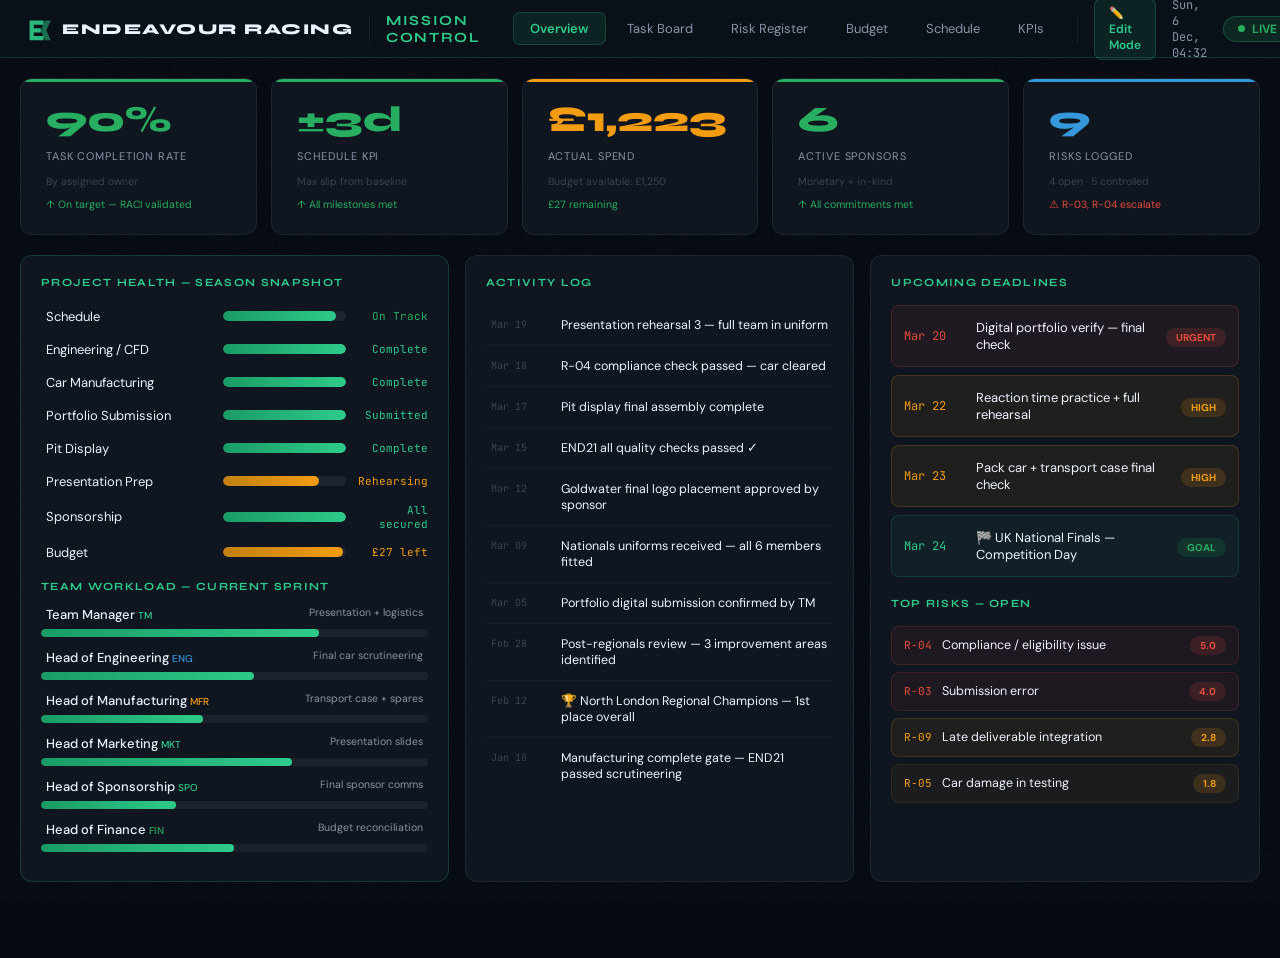
==== commit bff7a249: "Merge pull request #1 from Leo-Y-Zhang/claude/remove-personal-data Take the school name and the team" ====
--- a/mission-control/index.html
+++ b/mission-control/index.html
@@ -34,7 +34,7 @@
   .live-badge{display:flex;align-items:center;gap:7px;background:rgba(39,174,96,0.15);border:1px solid rgba(39,174,96,0.3);border-radius:20px;padding:4px 14px;font-size:12px;font-weight:700;color:#27ae60}
   .live-dot{width:7px;height:7px;border-radius:50%;background:#27ae60;animation:pulse 1.4s infinite}
   @keyframes pulse{0%,100%{opacity:1;transform:scale(1)}50%{opacity:.5;transform:scale(1.3)}}
-  .edit-toggle{display:flex;align-items:center;gap:8px;background:rgba(46,203,138,0.1);border:1px solid var(--border);border-radius:8px;padding:6px 14px;cursor:pointer;font-family:inherit;font-size:12px;font-weight:600;color:var(--teal);transition:all .2s}
+  .edit-toggle{display:flex;align-items:center;gap:8px;background:rgba(46,203,138,0.1);border:1px solid var(--border);border-radius:8px;padding:6px 14px;cursor:pointer;font-size:12px;font-weight:600;color:var(--teal);transition:all .2s}
   .edit-toggle:hover{background:rgba(46,203,138,0.2)}
   .edit-toggle.active{background:rgba(46,203,138,0.25);border-color:var(--teal)}
   .clock{font-family:var(--mono);font-size:12px;color:var(--grey)}
@@ -251,7 +251,7 @@
     <button class="tab" onclick="showPanel('kpis',this)">KPIs</button>
   </div>
   <div class="divider"></div>
-  <button type="button" class="edit-toggle" id="editToggle" onclick="toggleEdit()">✏️ Edit Mode</button>
+  <div class="edit-toggle" id="editToggle" onclick="toggleEdit()">✏️ Edit Mode</div>
   <div class="clock" id="clock">—</div>
   <div class="live-badge"><div class="live-dot"></div> LIVE</div>
 </div>
@@ -311,12 +311,12 @@
       <div class="prog-row"><div class="prog-label editable" contenteditable="false">Budget</div><div class="prog-track"><div class="prog-fill warn" style="width:97.8%"></div></div><div class="prog-val" style="color:var(--yellow)">£27 left</div></div>
       <div style="margin-top:16px">
         <div class="card-title" style="margin-bottom:10px">Team Workload — Current Sprint</div>
-        <div class="wl-row"><div class="wl-top"><span class="wl-name editable" contenteditable="false">Leo Zhang <span style="font-size:10px;color:var(--teal)">TM</span></span><span class="wl-task editable" contenteditable="false">Presentation + logistics</span></div><div class="wl-bar"><div class="wl-fill" style="width:72%"></div></div></div>
-        <div class="wl-row"><div class="wl-top"><span class="wl-name editable" contenteditable="false">Aleks Tomczyk <span style="font-size:10px;color:var(--blue)">ENG</span></span><span class="wl-task editable" contenteditable="false">Final car scrutineering</span></div><div class="wl-bar"><div class="wl-fill" style="width:55%"></div></div></div>
-        <div class="wl-row"><div class="wl-top"><span class="wl-name editable" contenteditable="false">Ethan Jones <span style="font-size:10px;color:var(--yellow)">MFR</span></span><span class="wl-task editable" contenteditable="false">Transport case + spares</span></div><div class="wl-bar"><div class="wl-fill" style="width:42%"></div></div></div>
-        <div class="wl-row"><div class="wl-top"><span class="wl-name editable" contenteditable="false">Jayden Kwon <span style="font-size:10px;color:var(--teal)">MKT</span></span><span class="wl-task editable" contenteditable="false">Presentation slides</span></div><div class="wl-bar"><div class="wl-fill" style="width:65%"></div></div></div>
-        <div class="wl-row"><div class="wl-top"><span class="wl-name editable" contenteditable="false">Rahul Gandhi <span style="font-size:10px;color:var(--teal)">SPO</span></span><span class="wl-task editable" contenteditable="false">Final sponsor comms</span></div><div class="wl-bar"><div class="wl-fill" style="width:35%"></div></div></div>
-        <div class="wl-row"><div class="wl-top"><span class="wl-name editable" contenteditable="false">Sangyoon <span style="font-size:10px;color:var(--green)">FIN</span></span><span class="wl-task editable" contenteditable="false">Budget reconciliation</span></div><div class="wl-bar"><div class="wl-fill" style="width:50%"></div></div></div>
+        <div class="wl-row"><div class="wl-top"><span class="wl-name editable" contenteditable="false">Team Manager <span style="font-size:10px;color:var(--teal)">TM</span></span><span class="wl-task editable" contenteditable="false">Presentation + logistics</span></div><div class="wl-bar"><div class="wl-fill" style="width:72%"></div></div></div>
+        <div class="wl-row"><div class="wl-top"><span class="wl-name editable" contenteditable="false">Head of Engineering <span style="font-size:10px;color:var(--blue)">ENG</span></span><span class="wl-task editable" contenteditable="false">Final car scrutineering</span></div><div class="wl-bar"><div class="wl-fill" style="width:55%"></div></div></div>
+        <div class="wl-row"><div class="wl-top"><span class="wl-name editable" contenteditable="false">Head of Manufacturing <span style="font-size:10px;color:var(--yellow)">MFR</span></span><span class="wl-task editable" contenteditable="false">Transport case + spares</span></div><div class="wl-bar"><div class="wl-fill" style="width:42%"></div></div></div>
+        <div class="wl-row"><div class="wl-top"><span class="wl-name editable" contenteditable="false">Head of Marketing <span style="font-size:10px;color:var(--teal)">MKT</span></span><span class="wl-task editable" contenteditable="false">Presentation slides</span></div><div class="wl-bar"><div class="wl-fill" style="width:65%"></div></div></div>
+        <div class="wl-row"><div class="wl-top"><span class="wl-name editable" contenteditable="false">Head of Sponsorship <span style="font-size:10px;color:var(--teal)">SPO</span></span><span class="wl-task editable" contenteditable="false">Final sponsor comms</span></div><div class="wl-bar"><div class="wl-fill" style="width:35%"></div></div></div>
+        <div class="wl-row"><div class="wl-top"><span class="wl-name editable" contenteditable="false">Head of Finance <span style="font-size:10px;color:var(--green)">FIN</span></span><span class="wl-task editable" contenteditable="false">Budget reconciliation</span></div><div class="wl-bar"><div class="wl-fill" style="width:50%"></div></div></div>
       </div>
     </div>
 
@@ -386,34 +386,34 @@
     <div class="task-col" id="col-open">
       <div class="col-head"><div class="col-dot" style="background:var(--grey2)"></div><div class="col-name">Open</div><div class="col-cnt" id="cnt-open">3</div></div>
       <div class="task-card" onclick="editTask(this)"><div class="task-title editable" contenteditable="false">Reaction time practice session</div><div class="task-meta"><span class="t-tag t-eng">Racing</span><span class="t-owner editable" contenteditable="false">All</span><span class="t-date editable" contenteditable="false">Mar 22</span><div class="t-pri p-h"></div></div></div>
-      <div class="task-card" onclick="editTask(this)"><div class="task-title editable" contenteditable="false">Uniform ironing + pack for nationals</div><div class="task-meta"><span class="t-tag t-ent">Enterprise</span><span class="t-owner editable" contenteditable="false">Leo</span><span class="t-date editable" contenteditable="false">Mar 23</span><div class="t-pri p-m"></div></div></div>
+      <div class="task-card" onclick="editTask(this)"><div class="task-title editable" contenteditable="false">Uniform ironing + pack for nationals</div><div class="task-meta"><span class="t-tag t-ent">Enterprise</span><span class="t-owner editable" contenteditable="false">TM</span><span class="t-date editable" contenteditable="false">Mar 23</span><div class="t-pri p-m"></div></div></div>
       <div class="task-card" onclick="editTask(this)"><div class="task-title editable" contenteditable="false">Judges Q&A preparation — all sections</div><div class="task-meta"><span class="t-tag t-pres">Presentation</span><span class="t-owner editable" contenteditable="false">All</span><span class="t-date editable" contenteditable="false">Mar 23</span><div class="t-pri p-h"></div></div></div>
       <button class="add-task" onclick="addTask('open')">+ Add task</button>
     </div>
     <div class="task-col" id="col-progress">
       <div class="col-head"><div class="col-dot" style="background:var(--yellow)"></div><div class="col-name">In Progress</div><div class="col-cnt" id="cnt-progress">5</div></div>
       <div class="task-card" onclick="editTask(this)" style="border-color:rgba(243,156,18,0.25)"><div class="task-title editable" contenteditable="false">Presentation full-team rehearsal × 3</div><div class="task-meta"><span class="t-tag t-pres">Presentation</span><span class="t-owner editable" contenteditable="false">All</span><span class="t-date editable" contenteditable="false">Mar 22</span><div class="t-pri p-h"></div></div></div>
-      <div class="task-card" onclick="editTask(this)" style="border-color:rgba(243,156,18,0.25)"><div class="task-title editable" contenteditable="false">Car transport case prep + foam insert</div><div class="task-meta"><span class="t-tag t-mfr">Manufacturing</span><span class="t-owner editable" contenteditable="false">Ethan</span><span class="t-date editable" contenteditable="false">Mar 22</span><div class="t-pri p-h"></div></div></div>
-      <div class="task-card" onclick="editTask(this)" style="border-color:rgba(243,156,18,0.25)"><div class="task-title editable" contenteditable="false">Pit display final assembly + photos</div><div class="task-meta"><span class="t-tag t-des">Design</span><span class="t-owner editable" contenteditable="false">Jayden</span><span class="t-date editable" contenteditable="false">Mar 21</span><div class="t-pri p-m"></div></div></div>
-      <div class="task-card" onclick="editTask(this)" style="border-color:rgba(243,156,18,0.25)"><div class="task-title editable" contenteditable="false">Final sponsor assets signed off</div><div class="task-meta"><span class="t-tag t-ent">Enterprise</span><span class="t-owner editable" contenteditable="false">Rahul</span><span class="t-date editable" contenteditable="false">Mar 20</span><div class="t-pri p-l"></div></div></div>
-      <div class="task-card" onclick="editTask(this)" style="border-color:rgba(243,156,18,0.25)"><div class="task-title editable" contenteditable="false">Budget final reconciliation</div><div class="task-meta"><span class="t-tag t-ent">Finance</span><span class="t-owner editable" contenteditable="false">Sangyoon</span><span class="t-date editable" contenteditable="false">Mar 20</span><div class="t-pri p-l"></div></div></div>
+      <div class="task-card" onclick="editTask(this)" style="border-color:rgba(243,156,18,0.25)"><div class="task-title editable" contenteditable="false">Car transport case prep + foam insert</div><div class="task-meta"><span class="t-tag t-mfr">Manufacturing</span><span class="t-owner editable" contenteditable="false">MFR</span><span class="t-date editable" contenteditable="false">Mar 22</span><div class="t-pri p-h"></div></div></div>
+      <div class="task-card" onclick="editTask(this)" style="border-color:rgba(243,156,18,0.25)"><div class="task-title editable" contenteditable="false">Pit display final assembly + photos</div><div class="task-meta"><span class="t-tag t-des">Design</span><span class="t-owner editable" contenteditable="false">MKT</span><span class="t-date editable" contenteditable="false">Mar 21</span><div class="t-pri p-m"></div></div></div>
+      <div class="task-card" onclick="editTask(this)" style="border-color:rgba(243,156,18,0.25)"><div class="task-title editable" contenteditable="false">Final sponsor assets signed off</div><div class="task-meta"><span class="t-tag t-ent">Enterprise</span><span class="t-owner editable" contenteditable="false">SPO</span><span class="t-date editable" contenteditable="false">Mar 20</span><div class="t-pri p-l"></div></div></div>
+      <div class="task-card" onclick="editTask(this)" style="border-color:rgba(243,156,18,0.25)"><div class="task-title editable" contenteditable="false">Budget final reconciliation</div><div class="task-meta"><span class="t-tag t-ent">Finance</span><span class="t-owner editable" contenteditable="false">FIN</span><span class="t-date editable" contenteditable="false">Mar 20</span><div class="t-pri p-l"></div></div></div>
       <button class="add-task" onclick="addTask('progress')">+ Add task</button>
     </div>
     <div class="task-col" id="col-review">
       <div class="col-head"><div class="col-dot" style="background:var(--blue)"></div><div class="col-name">Review</div><div class="col-cnt" id="cnt-review">2</div></div>
-      <div class="task-card" onclick="editTask(this)" style="border-color:rgba(52,152,219,0.25)"><div class="task-title editable" contenteditable="false">END21 scrutineering checklist — all dimensions</div><div class="task-meta"><span class="t-tag t-eng">Engineering</span><span class="t-owner editable" contenteditable="false">Aleks</span><span class="t-date editable" contenteditable="false">Mar 20</span><div class="t-pri p-h"></div></div></div>
-      <div class="task-card" onclick="editTask(this)" style="border-color:rgba(52,152,219,0.25)"><div class="task-title editable" contenteditable="false">Digital portfolio submission verify</div><div class="task-meta"><span class="t-tag t-ent">Enterprise</span><span class="t-owner editable" contenteditable="false">Leo</span><span class="t-date editable" contenteditable="false">Mar 19</span><div class="t-pri p-h"></div></div></div>
+      <div class="task-card" onclick="editTask(this)" style="border-color:rgba(52,152,219,0.25)"><div class="task-title editable" contenteditable="false">END21 scrutineering checklist — all dimensions</div><div class="task-meta"><span class="t-tag t-eng">Engineering</span><span class="t-owner editable" contenteditable="false">ENG</span><span class="t-date editable" contenteditable="false">Mar 20</span><div class="t-pri p-h"></div></div></div>
+      <div class="task-card" onclick="editTask(this)" style="border-color:rgba(52,152,219,0.25)"><div class="task-title editable" contenteditable="false">Digital portfolio submission verify</div><div class="task-meta"><span class="t-tag t-ent">Enterprise</span><span class="t-owner editable" contenteditable="false">TM</span><span class="t-date editable" contenteditable="false">Mar 19</span><div class="t-pri p-h"></div></div></div>
       <button class="add-task" onclick="addTask('review')">+ Add task</button>
     </div>
     <div class="task-col" id="col-done">
       <div class="col-head"><div class="col-dot" style="background:var(--green)"></div><div class="col-name">Done</div><div class="col-cnt" id="cnt-done">14</div></div>
-      <div class="task-card" onclick="editTask(this)" style="opacity:.6"><div class="task-title editable" contenteditable="false">Portfolio print + bind — both copies</div><div class="task-meta"><span class="t-tag t-ent">Enterprise</span><span class="t-owner editable" contenteditable="false">Leo</span></div></div>
-      <div class="task-card" onclick="editTask(this)" style="opacity:.6"><div class="task-title editable" contenteditable="false">END21 CNC car body complete</div><div class="task-meta"><span class="t-tag t-mfr">MFR</span><span class="t-owner editable" contenteditable="false">Ethan</span></div></div>
-      <div class="task-card" onclick="editTask(this)" style="opacity:.6"><div class="task-title editable" contenteditable="false">CFD END21 analysis — 21 iterations</div><div class="task-meta"><span class="t-tag t-eng">Eng</span><span class="t-owner editable" contenteditable="false">Aleks</span></div></div>
-      <div class="task-card" onclick="editTask(this)" style="opacity:.6"><div class="task-title editable" contenteditable="false">Goldwater logo placement approved</div><div class="task-meta"><span class="t-tag t-ent">Sponsor</span><span class="t-owner editable" contenteditable="false">Rahul</span></div></div>
-      <div class="task-card" onclick="editTask(this)" style="opacity:.6"><div class="task-title editable" contenteditable="false">Nylon-12 SLS wings received + fitted</div><div class="task-meta"><span class="t-tag t-mfr">MFR</span><span class="t-owner editable" contenteditable="false">Ethan</span></div></div>
+      <div class="task-card" onclick="editTask(this)" style="opacity:.6"><div class="task-title editable" contenteditable="false">Portfolio print + bind — both copies</div><div class="task-meta"><span class="t-tag t-ent">Enterprise</span><span class="t-owner editable" contenteditable="false">TM</span></div></div>
+      <div class="task-card" onclick="editTask(this)" style="opacity:.6"><div class="task-title editable" contenteditable="false">END21 CNC car body complete</div><div class="task-meta"><span class="t-tag t-mfr">MFR</span><span class="t-owner editable" contenteditable="false">MFR</span></div></div>
+      <div class="task-card" onclick="editTask(this)" style="opacity:.6"><div class="task-title editable" contenteditable="false">CFD END21 analysis — 21 iterations</div><div class="task-meta"><span class="t-tag t-eng">Eng</span><span class="t-owner editable" contenteditable="false">ENG</span></div></div>
+      <div class="task-card" onclick="editTask(this)" style="opacity:.6"><div class="task-title editable" contenteditable="false">Goldwater logo placement approved</div><div class="task-meta"><span class="t-tag t-ent">Sponsor</span><span class="t-owner editable" contenteditable="false">SPO</span></div></div>
+      <div class="task-card" onclick="editTask(this)" style="opacity:.6"><div class="task-title editable" contenteditable="false">Nylon-12 SLS wings received + fitted</div><div class="task-meta"><span class="t-tag t-mfr">MFR</span><span class="t-owner editable" contenteditable="false">MFR</span></div></div>
       <div class="task-card" onclick="editTask(this)" style="opacity:.6"><div class="task-title editable" contenteditable="false">Regional competition — 1st place 🏆</div><div class="task-meta"><span class="t-tag t-eng">Racing</span><span class="t-owner editable" contenteditable="false">All</span></div></div>
-      <div class="task-card" onclick="editTask(this)" style="opacity:.6"><div class="task-title editable" contenteditable="false">3DPrintUK wings ordered + delivered</div><div class="task-meta"><span class="t-tag t-mfr">MFR</span><span class="t-owner editable" contenteditable="false">Ethan</span></div></div>
+      <div class="task-card" onclick="editTask(this)" style="opacity:.6"><div class="task-title editable" contenteditable="false">3DPrintUK wings ordered + delivered</div><div class="task-meta"><span class="t-tag t-mfr">MFR</span><span class="t-owner editable" contenteditable="false">MFR</span></div></div>
       <button class="add-task" onclick="addTask('done')">+ Add task</button>
     </div>
   </div>
@@ -621,7 +621,7 @@
       <option value="t-pres">Presentation</option>
     </select>
     <label>Owner</label>
-    <input type="text" id="tOwner" placeholder="e.g. Aleks">
+    <input type="text" id="tOwner" placeholder="e.g. ENG">
     <label>Due Date</label>
     <input type="text" id="tDate" placeholder="e.g. Mar 22">
     <label>Column</label>
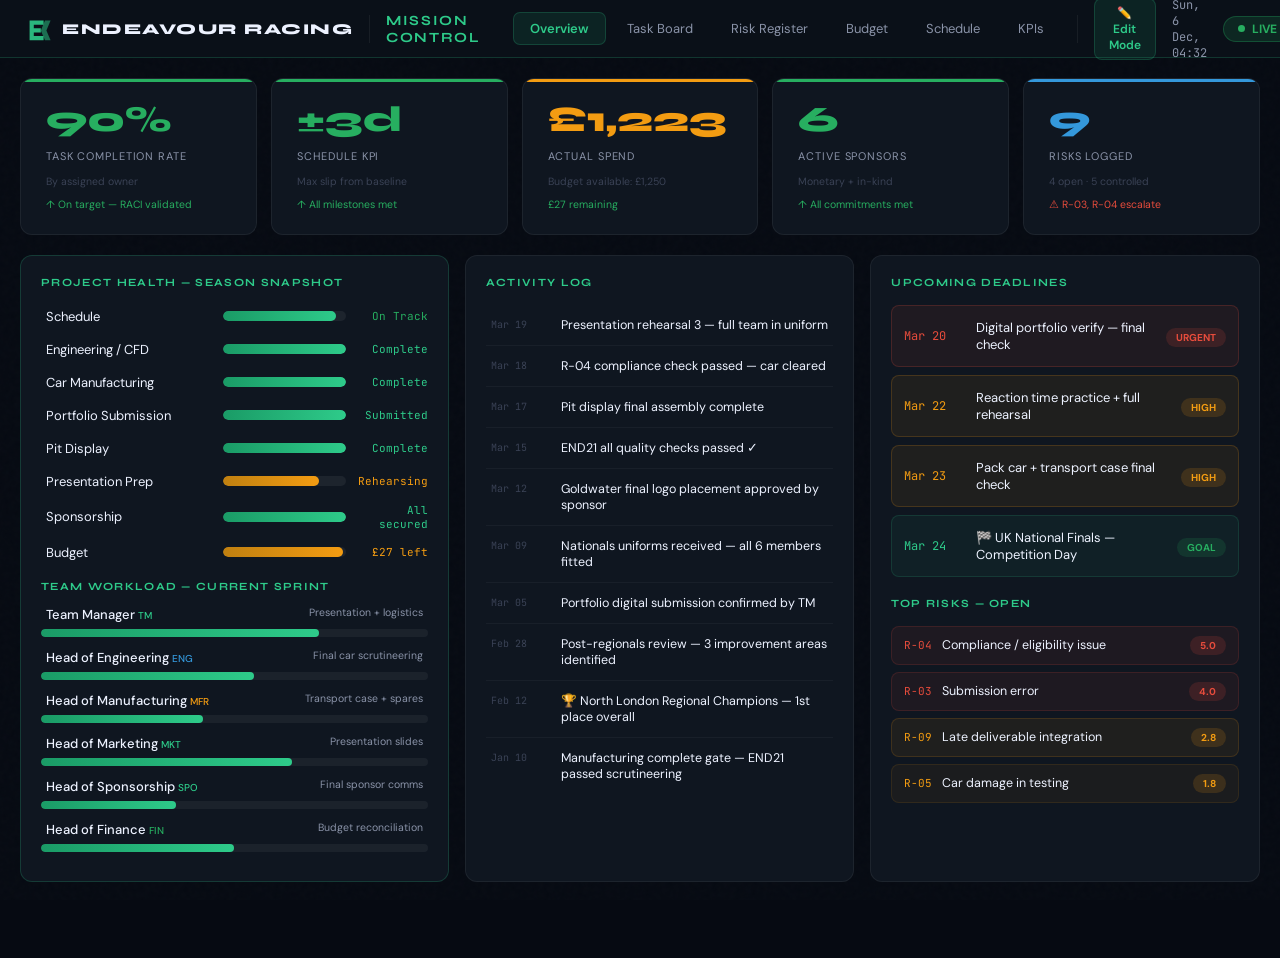
==== commit 82c591d3: "Merge pull request #2 from Leo-Y-Zhang/claude/page-fixes Fix the contact layout, keyboard access, a " ====
--- a/mission-control/index.html
+++ b/mission-control/index.html
@@ -34,7 +34,7 @@
   .live-badge{display:flex;align-items:center;gap:7px;background:rgba(39,174,96,0.15);border:1px solid rgba(39,174,96,0.3);border-radius:20px;padding:4px 14px;font-size:12px;font-weight:700;color:#27ae60}
   .live-dot{width:7px;height:7px;border-radius:50%;background:#27ae60;animation:pulse 1.4s infinite}
   @keyframes pulse{0%,100%{opacity:1;transform:scale(1)}50%{opacity:.5;transform:scale(1.3)}}
-  .edit-toggle{display:flex;align-items:center;gap:8px;background:rgba(46,203,138,0.1);border:1px solid var(--border);border-radius:8px;padding:6px 14px;cursor:pointer;font-size:12px;font-weight:600;color:var(--teal);transition:all .2s}
+  .edit-toggle{display:flex;align-items:center;gap:8px;background:rgba(46,203,138,0.1);border:1px solid var(--border);border-radius:8px;padding:6px 14px;cursor:pointer;font-family:inherit;font-size:12px;font-weight:600;color:var(--teal);transition:all .2s}
   .edit-toggle:hover{background:rgba(46,203,138,0.2)}
   .edit-toggle.active{background:rgba(46,203,138,0.25);border-color:var(--teal)}
   .clock{font-family:var(--mono);font-size:12px;color:var(--grey)}
@@ -251,7 +251,7 @@
     <button class="tab" onclick="showPanel('kpis',this)">KPIs</button>
   </div>
   <div class="divider"></div>
-  <div class="edit-toggle" id="editToggle" onclick="toggleEdit()">✏️ Edit Mode</div>
+  <button type="button" class="edit-toggle" id="editToggle" onclick="toggleEdit()">✏️ Edit Mode</button>
   <div class="clock" id="clock">—</div>
   <div class="live-badge"><div class="live-dot"></div> LIVE</div>
 </div>
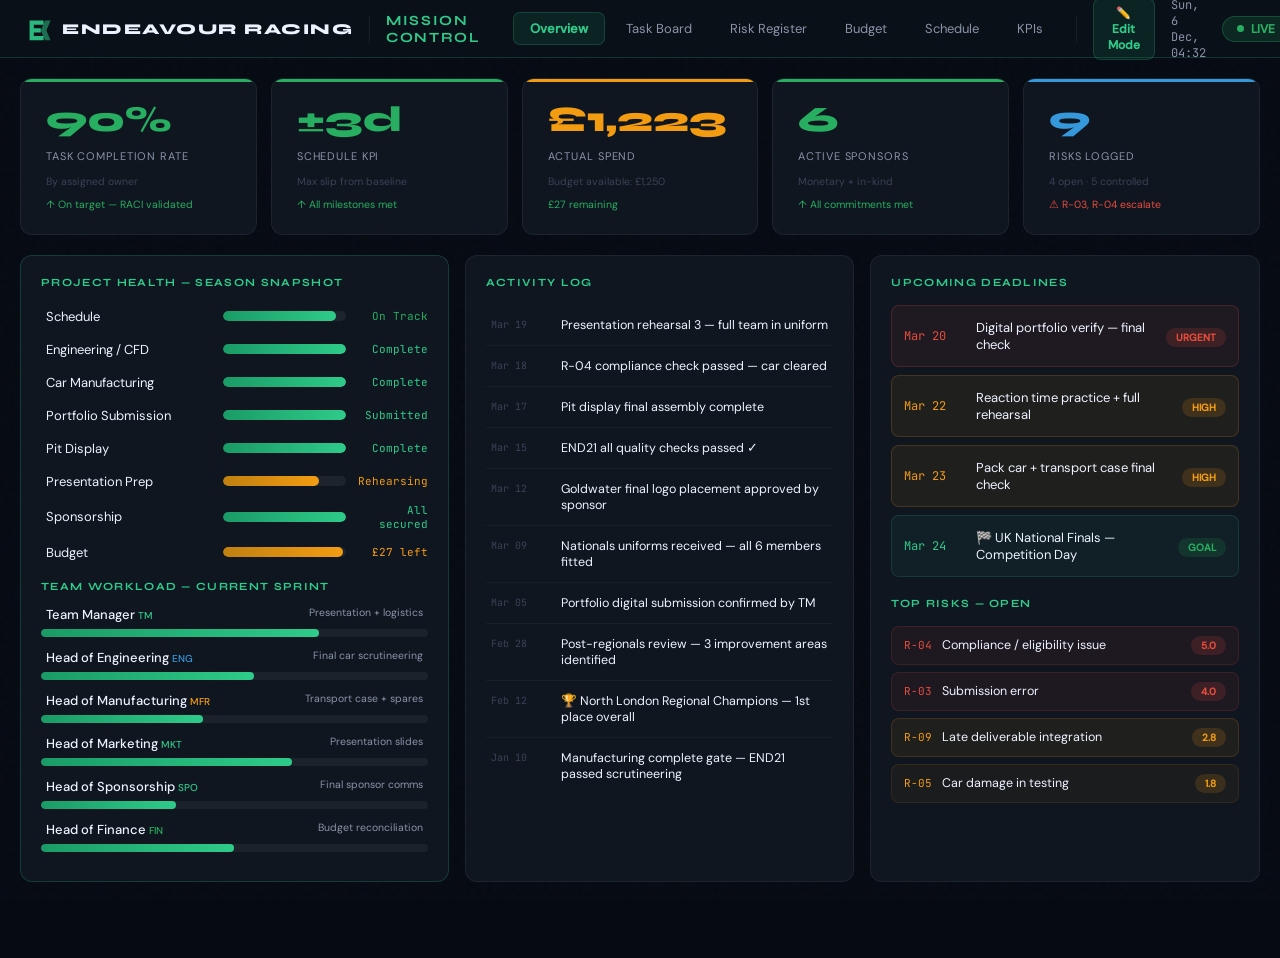
==== commit 5dcef770: "Serve the fonts from the site itself, not from Google Fonts All three pages loaded their typefaces f" ====
--- a/mission-control/index.html
+++ b/mission-control/index.html
@@ -5,7 +5,7 @@
 <meta name="viewport" content="width=device-width, initial-scale=1.0">
 <meta name="description" content="Mission Control dashboard for Endeavour Racing — project management, task board, risk register, budget, and KPI tracking.">
 <title>Mission Control — Endeavour Racing</title>
-<link href="https://fonts.googleapis.com/css2?family=Syne:wght@400;600;700;800&family=JetBrains+Mono:wght@400;500;600&family=DM+Sans:wght@300;400;500&display=swap" rel="stylesheet">
+<link href="fonts/fonts.css" rel="stylesheet">
 <style>
   :root {
     --bg:#060a12;--bg2:#0a1018;--bg3:#0f1620;--bg4:#131e2a;
--- a/mission-control/fonts/fonts.css
+++ b/mission-control/fonts/fonts.css
@@ -0,0 +1,202 @@
+/* Self-hosted copies of the page's fonts (SIL Open Font License 1.1; see the OFL-*.txt
+   files here), so that the page makes no requests to third-party font servers. */
+
+/* DM Sans, latin-ext */
+@font-face {
+  font-family: 'DM Sans';
+  font-style: normal;
+  font-weight: 300;
+  font-display: swap;
+  src: url(DMSans-latin-ext-a5d38fe9.woff2) format('woff2');
+  unicode-range: U+0100-02BA, U+02BD-02C5, U+02C7-02CC, U+02CE-02D7, U+02DD-02FF, U+0304, U+0308, U+0329, U+1D00-1DBF, U+1E00-1E9F, U+1EF2-1EFF, U+2020, U+20A0-20AB, U+20AD-20C0, U+2113, U+2C60-2C7F, U+A720-A7FF;
+}
+
+/* DM Sans, latin */
+@font-face {
+  font-family: 'DM Sans';
+  font-style: normal;
+  font-weight: 300;
+  font-display: swap;
+  src: url(DMSans-latin-9fea608a.woff2) format('woff2');
+  unicode-range: U+0000-00FF, U+0131, U+0152-0153, U+02BB-02BC, U+02C6, U+02DA, U+02DC, U+0304, U+0308, U+0329, U+2000-206F, U+20AC, U+2122, U+2191, U+2193, U+2212, U+2215, U+FEFF, U+FFFD;
+}
+
+/* DM Sans, latin-ext */
+@font-face {
+  font-family: 'DM Sans';
+  font-style: normal;
+  font-weight: 400;
+  font-display: swap;
+  src: url(DMSans-latin-ext-a5d38fe9.woff2) format('woff2');
+  unicode-range: U+0100-02BA, U+02BD-02C5, U+02C7-02CC, U+02CE-02D7, U+02DD-02FF, U+0304, U+0308, U+0329, U+1D00-1DBF, U+1E00-1E9F, U+1EF2-1EFF, U+2020, U+20A0-20AB, U+20AD-20C0, U+2113, U+2C60-2C7F, U+A720-A7FF;
+}
+
+/* DM Sans, latin */
+@font-face {
+  font-family: 'DM Sans';
+  font-style: normal;
+  font-weight: 400;
+  font-display: swap;
+  src: url(DMSans-latin-9fea608a.woff2) format('woff2');
+  unicode-range: U+0000-00FF, U+0131, U+0152-0153, U+02BB-02BC, U+02C6, U+02DA, U+02DC, U+0304, U+0308, U+0329, U+2000-206F, U+20AC, U+2122, U+2191, U+2193, U+2212, U+2215, U+FEFF, U+FFFD;
+}
+
+/* DM Sans, latin-ext */
+@font-face {
+  font-family: 'DM Sans';
+  font-style: normal;
+  font-weight: 500;
+  font-display: swap;
+  src: url(DMSans-latin-ext-a5d38fe9.woff2) format('woff2');
+  unicode-range: U+0100-02BA, U+02BD-02C5, U+02C7-02CC, U+02CE-02D7, U+02DD-02FF, U+0304, U+0308, U+0329, U+1D00-1DBF, U+1E00-1E9F, U+1EF2-1EFF, U+2020, U+20A0-20AB, U+20AD-20C0, U+2113, U+2C60-2C7F, U+A720-A7FF;
+}
+
+/* DM Sans, latin */
+@font-face {
+  font-family: 'DM Sans';
+  font-style: normal;
+  font-weight: 500;
+  font-display: swap;
+  src: url(DMSans-latin-9fea608a.woff2) format('woff2');
+  unicode-range: U+0000-00FF, U+0131, U+0152-0153, U+02BB-02BC, U+02C6, U+02DA, U+02DC, U+0304, U+0308, U+0329, U+2000-206F, U+20AC, U+2122, U+2191, U+2193, U+2212, U+2215, U+FEFF, U+FFFD;
+}
+
+/* JetBrains Mono, latin-ext */
+@font-face {
+  font-family: 'JetBrains Mono';
+  font-style: normal;
+  font-weight: 400;
+  font-display: swap;
+  src: url(JetBrainsMono-latin-ext-db5ff4db.woff2) format('woff2');
+  unicode-range: U+0100-02BA, U+02BD-02C5, U+02C7-02CC, U+02CE-02D7, U+02DD-02FF, U+0304, U+0308, U+0329, U+1D00-1DBF, U+1E00-1E9F, U+1EF2-1EFF, U+2020, U+20A0-20AB, U+20AD-20C0, U+2113, U+2C60-2C7F, U+A720-A7FF;
+}
+
+/* JetBrains Mono, latin */
+@font-face {
+  font-family: 'JetBrains Mono';
+  font-style: normal;
+  font-weight: 400;
+  font-display: swap;
+  src: url(JetBrainsMono-latin-83c005d4.woff2) format('woff2');
+  unicode-range: U+0000-00FF, U+0131, U+0152-0153, U+02BB-02BC, U+02C6, U+02DA, U+02DC, U+0304, U+0308, U+0329, U+2000-206F, U+20AC, U+2122, U+2191, U+2193, U+2212, U+2215, U+FEFF, U+FFFD;
+}
+
+/* JetBrains Mono, latin-ext */
+@font-face {
+  font-family: 'JetBrains Mono';
+  font-style: normal;
+  font-weight: 500;
+  font-display: swap;
+  src: url(JetBrainsMono-latin-ext-db5ff4db.woff2) format('woff2');
+  unicode-range: U+0100-02BA, U+02BD-02C5, U+02C7-02CC, U+02CE-02D7, U+02DD-02FF, U+0304, U+0308, U+0329, U+1D00-1DBF, U+1E00-1E9F, U+1EF2-1EFF, U+2020, U+20A0-20AB, U+20AD-20C0, U+2113, U+2C60-2C7F, U+A720-A7FF;
+}
+
+/* JetBrains Mono, latin */
+@font-face {
+  font-family: 'JetBrains Mono';
+  font-style: normal;
+  font-weight: 500;
+  font-display: swap;
+  src: url(JetBrainsMono-latin-83c005d4.woff2) format('woff2');
+  unicode-range: U+0000-00FF, U+0131, U+0152-0153, U+02BB-02BC, U+02C6, U+02DA, U+02DC, U+0304, U+0308, U+0329, U+2000-206F, U+20AC, U+2122, U+2191, U+2193, U+2212, U+2215, U+FEFF, U+FFFD;
+}
+
+/* JetBrains Mono, latin-ext */
+@font-face {
+  font-family: 'JetBrains Mono';
+  font-style: normal;
+  font-weight: 600;
+  font-display: swap;
+  src: url(JetBrainsMono-latin-ext-db5ff4db.woff2) format('woff2');
+  unicode-range: U+0100-02BA, U+02BD-02C5, U+02C7-02CC, U+02CE-02D7, U+02DD-02FF, U+0304, U+0308, U+0329, U+1D00-1DBF, U+1E00-1E9F, U+1EF2-1EFF, U+2020, U+20A0-20AB, U+20AD-20C0, U+2113, U+2C60-2C7F, U+A720-A7FF;
+}
+
+/* JetBrains Mono, latin */
+@font-face {
+  font-family: 'JetBrains Mono';
+  font-style: normal;
+  font-weight: 600;
+  font-display: swap;
+  src: url(JetBrainsMono-latin-83c005d4.woff2) format('woff2');
+  unicode-range: U+0000-00FF, U+0131, U+0152-0153, U+02BB-02BC, U+02C6, U+02DA, U+02DC, U+0304, U+0308, U+0329, U+2000-206F, U+20AC, U+2122, U+2191, U+2193, U+2212, U+2215, U+FEFF, U+FFFD;
+}
+
+/* Syne, latin-ext */
+@font-face {
+  font-family: 'Syne';
+  font-style: normal;
+  font-weight: 400;
+  font-display: swap;
+  src: url(Syne-latin-ext-83885b13.woff2) format('woff2');
+  unicode-range: U+0100-02BA, U+02BD-02C5, U+02C7-02CC, U+02CE-02D7, U+02DD-02FF, U+0304, U+0308, U+0329, U+1D00-1DBF, U+1E00-1E9F, U+1EF2-1EFF, U+2020, U+20A0-20AB, U+20AD-20C0, U+2113, U+2C60-2C7F, U+A720-A7FF;
+}
+
+/* Syne, latin */
+@font-face {
+  font-family: 'Syne';
+  font-style: normal;
+  font-weight: 400;
+  font-display: swap;
+  src: url(Syne-latin-68b623f0.woff2) format('woff2');
+  unicode-range: U+0000-00FF, U+0131, U+0152-0153, U+02BB-02BC, U+02C6, U+02DA, U+02DC, U+0304, U+0308, U+0329, U+2000-206F, U+20AC, U+2122, U+2191, U+2193, U+2212, U+2215, U+FEFF, U+FFFD;
+}
+
+/* Syne, latin-ext */
+@font-face {
+  font-family: 'Syne';
+  font-style: normal;
+  font-weight: 600;
+  font-display: swap;
+  src: url(Syne-latin-ext-83885b13.woff2) format('woff2');
+  unicode-range: U+0100-02BA, U+02BD-02C5, U+02C7-02CC, U+02CE-02D7, U+02DD-02FF, U+0304, U+0308, U+0329, U+1D00-1DBF, U+1E00-1E9F, U+1EF2-1EFF, U+2020, U+20A0-20AB, U+20AD-20C0, U+2113, U+2C60-2C7F, U+A720-A7FF;
+}
+
+/* Syne, latin */
+@font-face {
+  font-family: 'Syne';
+  font-style: normal;
+  font-weight: 600;
+  font-display: swap;
+  src: url(Syne-latin-68b623f0.woff2) format('woff2');
+  unicode-range: U+0000-00FF, U+0131, U+0152-0153, U+02BB-02BC, U+02C6, U+02DA, U+02DC, U+0304, U+0308, U+0329, U+2000-206F, U+20AC, U+2122, U+2191, U+2193, U+2212, U+2215, U+FEFF, U+FFFD;
+}
+
+/* Syne, latin-ext */
+@font-face {
+  font-family: 'Syne';
+  font-style: normal;
+  font-weight: 700;
+  font-display: swap;
+  src: url(Syne-latin-ext-83885b13.woff2) format('woff2');
+  unicode-range: U+0100-02BA, U+02BD-02C5, U+02C7-02CC, U+02CE-02D7, U+02DD-02FF, U+0304, U+0308, U+0329, U+1D00-1DBF, U+1E00-1E9F, U+1EF2-1EFF, U+2020, U+20A0-20AB, U+20AD-20C0, U+2113, U+2C60-2C7F, U+A720-A7FF;
+}
+
+/* Syne, latin */
+@font-face {
+  font-family: 'Syne';
+  font-style: normal;
+  font-weight: 700;
+  font-display: swap;
+  src: url(Syne-latin-68b623f0.woff2) format('woff2');
+  unicode-range: U+0000-00FF, U+0131, U+0152-0153, U+02BB-02BC, U+02C6, U+02DA, U+02DC, U+0304, U+0308, U+0329, U+2000-206F, U+20AC, U+2122, U+2191, U+2193, U+2212, U+2215, U+FEFF, U+FFFD;
+}
+
+/* Syne, latin-ext */
+@font-face {
+  font-family: 'Syne';
+  font-style: normal;
+  font-weight: 800;
+  font-display: swap;
+  src: url(Syne-latin-ext-83885b13.woff2) format('woff2');
+  unicode-range: U+0100-02BA, U+02BD-02C5, U+02C7-02CC, U+02CE-02D7, U+02DD-02FF, U+0304, U+0308, U+0329, U+1D00-1DBF, U+1E00-1E9F, U+1EF2-1EFF, U+2020, U+20A0-20AB, U+20AD-20C0, U+2113, U+2C60-2C7F, U+A720-A7FF;
+}
+
+/* Syne, latin */
+@font-face {
+  font-family: 'Syne';
+  font-style: normal;
+  font-weight: 800;
+  font-display: swap;
+  src: url(Syne-latin-68b623f0.woff2) format('woff2');
+  unicode-range: U+0000-00FF, U+0131, U+0152-0153, U+02BB-02BC, U+02C6, U+02DA, U+02DC, U+0304, U+0308, U+0329, U+2000-206F, U+20AC, U+2122, U+2191, U+2193, U+2212, U+2215, U+FEFF, U+FFFD;
+}
